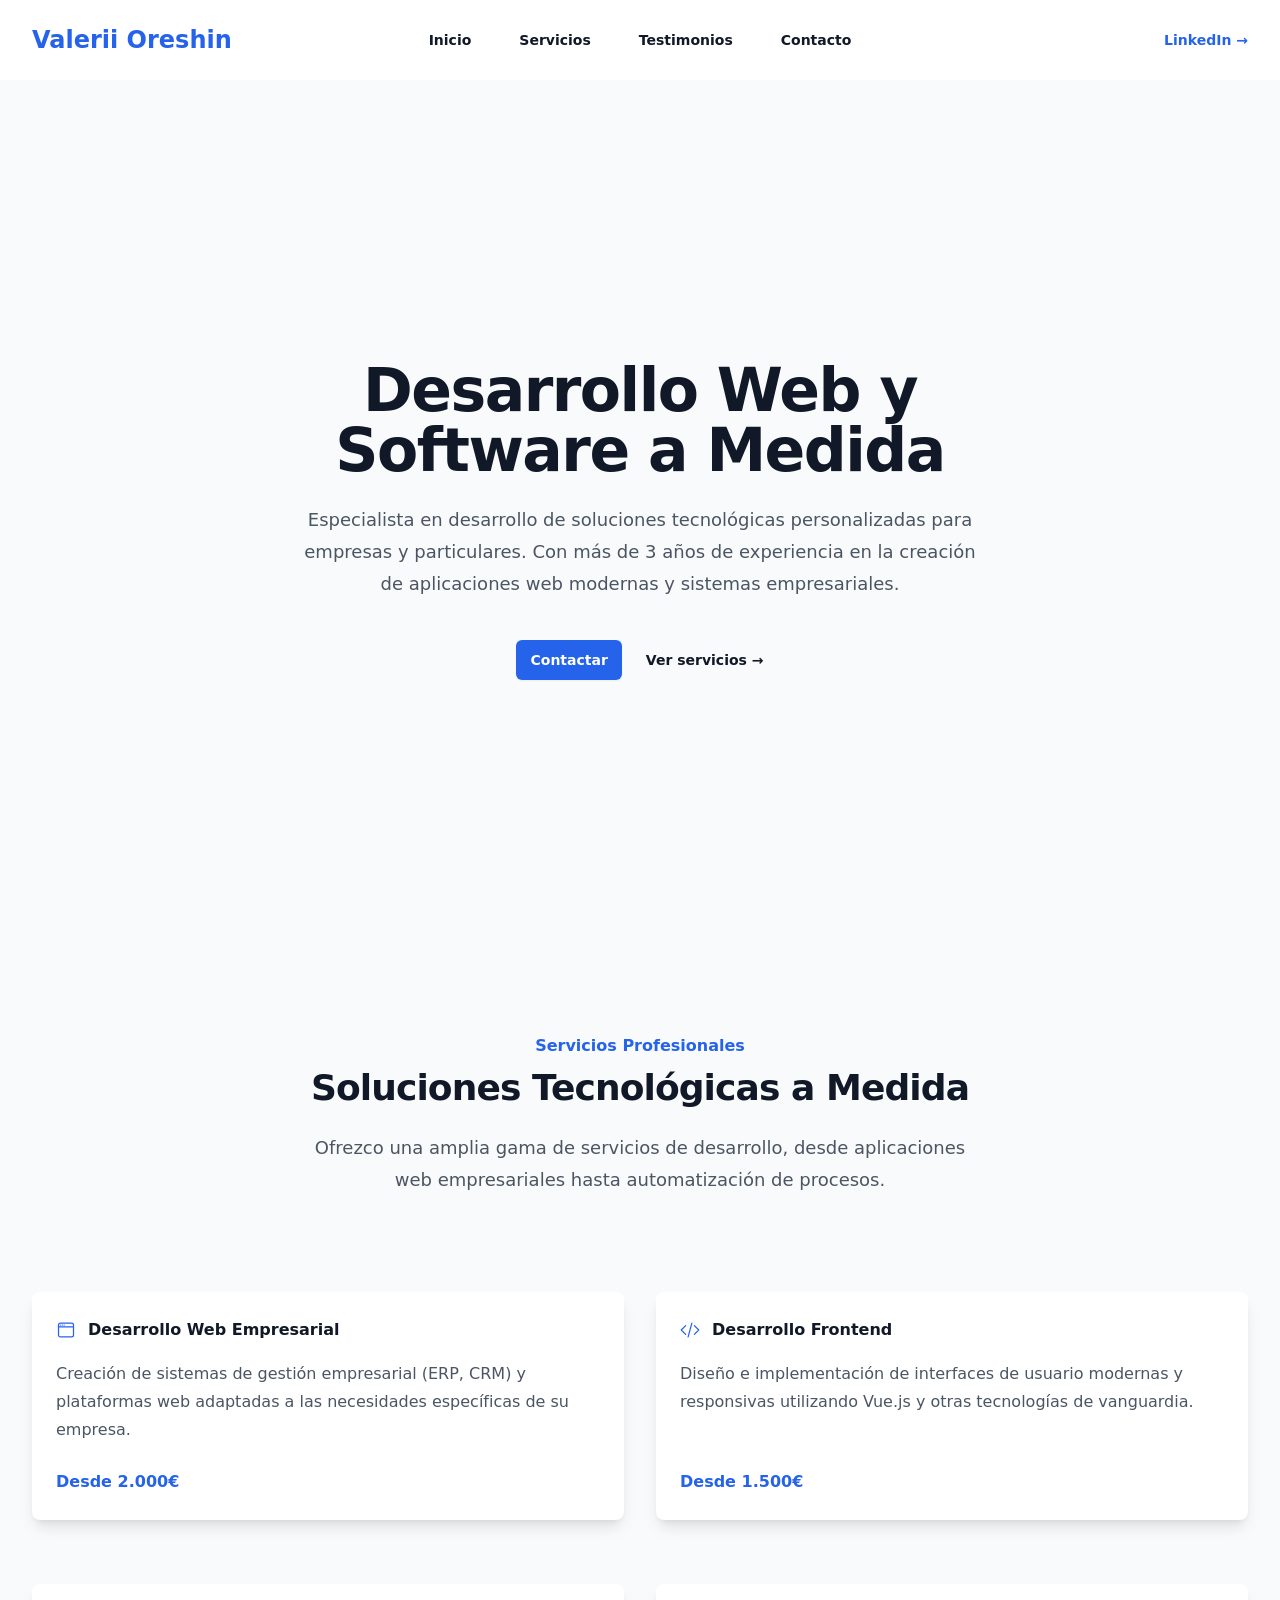
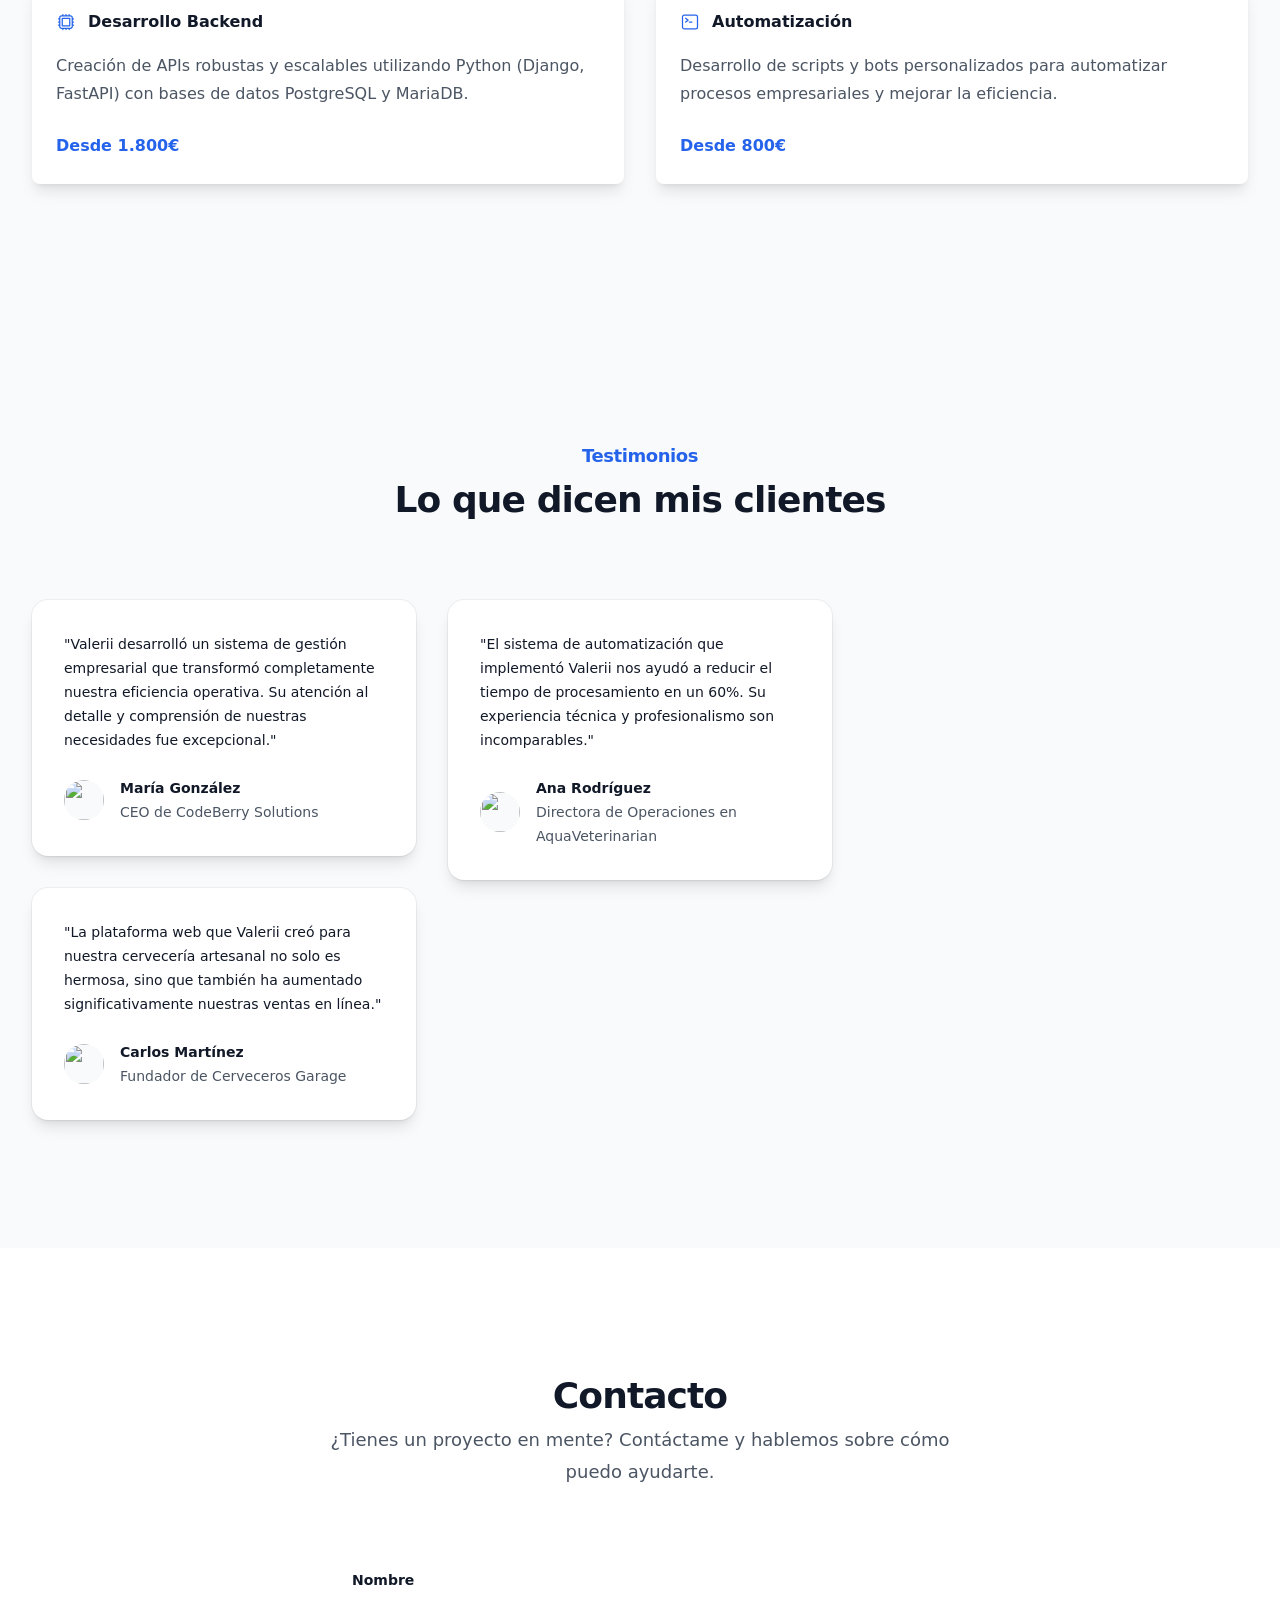
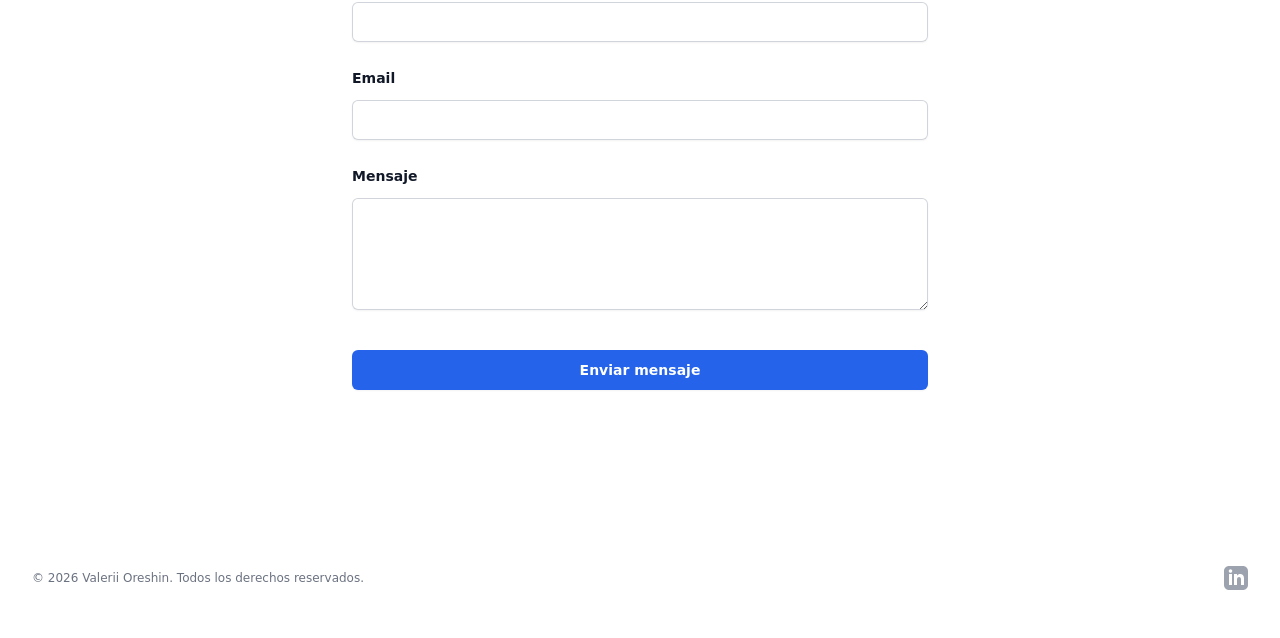
==== index.html @ 894116c9 "Test" ====
<!DOCTYPE html>
<html lang="es">
  <head>
    <meta charset="UTF-8">
    <link rel="icon" href="/favicon.ico">
    <meta name="viewport" content="width=device-width, initial-scale=1.0">
    <title>Valerii Oreshin - Desarrollo Web y Software</title>
    <meta name="description" content="Desarrollador de software especializado en soluciones web empresariales y automatización de procesos">
    <script type="module" crossorigin src="/assets/index-ft7PNd7a.js"></script>
    <link rel="stylesheet" crossorigin href="/assets/index-CuzPLKrH.css">
  </head>
  <body>
    <div id="app"></div>
  </body>
</html>
---- assets/index-CuzPLKrH.css ----
*,:before,:after{--tw-border-spacing-x: 0;--tw-border-spacing-y: 0;--tw-translate-x: 0;--tw-translate-y: 0;--tw-rotate: 0;--tw-skew-x: 0;--tw-skew-y: 0;--tw-scale-x: 1;--tw-scale-y: 1;--tw-pan-x: ;--tw-pan-y: ;--tw-pinch-zoom: ;--tw-scroll-snap-strictness: proximity;--tw-gradient-from-position: ;--tw-gradient-via-position: ;--tw-gradient-to-position: ;--tw-ordinal: ;--tw-slashed-zero: ;--tw-numeric-figure: ;--tw-numeric-spacing: ;--tw-numeric-fraction: ;--tw-ring-inset: ;--tw-ring-offset-width: 0px;--tw-ring-offset-color: #fff;--tw-ring-color: rgb(59 130 246 / .5);--tw-ring-offset-shadow: 0 0 #0000;--tw-ring-shadow: 0 0 #0000;--tw-shadow: 0 0 #0000;--tw-shadow-colored: 0 0 #0000;--tw-blur: ;--tw-brightness: ;--tw-contrast: ;--tw-grayscale: ;--tw-hue-rotate: ;--tw-invert: ;--tw-saturate: ;--tw-sepia: ;--tw-drop-shadow: ;--tw-backdrop-blur: ;--tw-backdrop-brightness: ;--tw-backdrop-contrast: ;--tw-backdrop-grayscale: ;--tw-backdrop-hue-rotate: ;--tw-backdrop-invert: ;--tw-backdrop-opacity: ;--tw-backdrop-saturate: ;--tw-backdrop-sepia: ;--tw-contain-size: ;--tw-contain-layout: ;--tw-contain-paint: ;--tw-contain-style: }::backdrop{--tw-border-spacing-x: 0;--tw-border-spacing-y: 0;--tw-translate-x: 0;--tw-translate-y: 0;--tw-rotate: 0;--tw-skew-x: 0;--tw-skew-y: 0;--tw-scale-x: 1;--tw-scale-y: 1;--tw-pan-x: ;--tw-pan-y: ;--tw-pinch-zoom: ;--tw-scroll-snap-strictness: proximity;--tw-gradient-from-position: ;--tw-gradient-via-position: ;--tw-gradient-to-position: ;--tw-ordinal: ;--tw-slashed-zero: ;--tw-numeric-figure: ;--tw-numeric-spacing: ;--tw-numeric-fraction: ;--tw-ring-inset: ;--tw-ring-offset-width: 0px;--tw-ring-offset-color: #fff;--tw-ring-color: rgb(59 130 246 / .5);--tw-ring-offset-shadow: 0 0 #0000;--tw-ring-shadow: 0 0 #0000;--tw-shadow: 0 0 #0000;--tw-shadow-colored: 0 0 #0000;--tw-blur: ;--tw-brightness: ;--tw-contrast: ;--tw-grayscale: ;--tw-hue-rotate: ;--tw-invert: ;--tw-saturate: ;--tw-sepia: ;--tw-drop-shadow: ;--tw-backdrop-blur: ;--tw-backdrop-brightness: ;--tw-backdrop-contrast: ;--tw-backdrop-grayscale: ;--tw-backdrop-hue-rotate: ;--tw-backdrop-invert: ;--tw-backdrop-opacity: ;--tw-backdrop-saturate: ;--tw-backdrop-sepia: ;--tw-contain-size: ;--tw-contain-layout: ;--tw-contain-paint: ;--tw-contain-style: }*,:before,:after{box-sizing:border-box;border-width:0;border-style:solid;border-color:#e5e7eb}:before,:after{--tw-content: ""}html,:host{line-height:1.5;-webkit-text-size-adjust:100%;-moz-tab-size:4;-o-tab-size:4;tab-size:4;font-family:ui-sans-serif,system-ui,sans-serif,"Apple Color Emoji","Segoe UI Emoji",Segoe UI Symbol,"Noto Color Emoji";font-feature-settings:normal;font-variation-settings:normal;-webkit-tap-highlight-color:transparent}body{margin:0;line-height:inherit}hr{height:0;color:inherit;border-top-width:1px}abbr:where([title]){-webkit-text-decoration:underline dotted;text-decoration:underline dotted}h1,h2,h3,h4,h5,h6{font-size:inherit;font-weight:inherit}a{color:inherit;text-decoration:inherit}b,strong{font-weight:bolder}code,kbd,samp,pre{font-family:ui-monospace,SFMono-Regular,Menlo,Monaco,Consolas,Liberation Mono,Courier New,monospace;font-feature-settings:normal;font-variation-settings:normal;font-size:1em}small{font-size:80%}sub,sup{font-size:75%;line-height:0;position:relative;vertical-align:baseline}sub{bottom:-.25em}sup{top:-.5em}table{text-indent:0;border-color:inherit;border-collapse:collapse}button,input,optgroup,select,textarea{font-family:inherit;font-feature-settings:inherit;font-variation-settings:inherit;font-size:100%;font-weight:inherit;line-height:inherit;letter-spacing:inherit;color:inherit;margin:0;padding:0}button,select{text-transform:none}button,input:where([type=button]),input:where([type=reset]),input:where([type=submit]){-webkit-appearance:button;background-color:transparent;background-image:none}:-moz-focusring{outline:auto}:-moz-ui-invalid{box-shadow:none}progress{vertical-align:baseline}::-webkit-inner-spin-button,::-webkit-outer-spin-button{height:auto}[type=search]{-webkit-appearance:textfield;outline-offset:-2px}::-webkit-search-decoration{-webkit-appearance:none}::-webkit-file-upload-button{-webkit-appearance:button;font:inherit}summary{display:list-item}blockquote,dl,dd,h1,h2,h3,h4,h5,h6,hr,figure,p,pre{margin:0}fieldset{margin:0;padding:0}legend{padding:0}ol,ul,menu{list-style:none;margin:0;padding:0}dialog{padding:0}textarea{resize:vertical}input::-moz-placeholder,textarea::-moz-placeholder{opacity:1;color:#9ca3af}input::placeholder,textarea::placeholder{opacity:1;color:#9ca3af}button,[role=button]{cursor:pointer}:disabled{cursor:default}img,svg,video,canvas,audio,iframe,embed,object{display:block;vertical-align:middle}img,video{max-width:100%;height:auto}[hidden]:where(:not([hidden=until-found])){display:none}[type=text],input:where(:not([type])),[type=email],[type=url],[type=password],[type=number],[type=date],[type=datetime-local],[type=month],[type=search],[type=tel],[type=time],[type=week],[multiple],textarea,select{-webkit-appearance:none;-moz-appearance:none;appearance:none;background-color:#fff;border-color:#6b7280;border-width:1px;border-radius:0;padding:.5rem .75rem;font-size:1rem;line-height:1.5rem;--tw-shadow: 0 0 #0000}[type=text]:focus,input:where(:not([type])):focus,[type=email]:focus,[type=url]:focus,[type=password]:focus,[type=number]:focus,[type=date]:focus,[type=datetime-local]:focus,[type=month]:focus,[type=search]:focus,[type=tel]:focus,[type=time]:focus,[type=week]:focus,[multiple]:focus,textarea:focus,select:focus{outline:2px solid transparent;outline-offset:2px;--tw-ring-inset: var(--tw-empty, );--tw-ring-offset-width: 0px;--tw-ring-offset-color: #fff;--tw-ring-color: #2563eb;--tw-ring-offset-shadow: var(--tw-ring-inset) 0 0 0 var(--tw-ring-offset-width) var(--tw-ring-offset-color);--tw-ring-shadow: var(--tw-ring-inset) 0 0 0 calc(1px + var(--tw-ring-offset-width)) var(--tw-ring-color);box-shadow:var(--tw-ring-offset-shadow),var(--tw-ring-shadow),var(--tw-shadow);border-color:#2563eb}input::-moz-placeholder,textarea::-moz-placeholder{color:#6b7280;opacity:1}input::placeholder,textarea::placeholder{color:#6b7280;opacity:1}::-webkit-datetime-edit-fields-wrapper{padding:0}::-webkit-date-and-time-value{min-height:1.5em;text-align:inherit}::-webkit-datetime-edit{display:inline-flex}::-webkit-datetime-edit,::-webkit-datetime-edit-year-field,::-webkit-datetime-edit-month-field,::-webkit-datetime-edit-day-field,::-webkit-datetime-edit-hour-field,::-webkit-datetime-edit-minute-field,::-webkit-datetime-edit-second-field,::-webkit-datetime-edit-millisecond-field,::-webkit-datetime-edit-meridiem-field{padding-top:0;padding-bottom:0}select{background-image:url("data:image/svg+xml,%3csvg xmlns='http://www.w3.org/2000/svg' fill='none' viewBox='0 0 20 20'%3e%3cpath stroke='%236b7280' stroke-linecap='round' stroke-linejoin='round' stroke-width='1.5' d='M6 8l4 4 4-4'/%3e%3c/svg%3e");background-position:right .5rem center;background-repeat:no-repeat;background-size:1.5em 1.5em;padding-right:2.5rem;-webkit-print-color-adjust:exact;print-color-adjust:exact}[multiple],[size]:where(select:not([size="1"])){background-image:initial;background-position:initial;background-repeat:unset;background-size:initial;padding-right:.75rem;-webkit-print-color-adjust:unset;print-color-adjust:unset}[type=checkbox],[type=radio]{-webkit-appearance:none;-moz-appearance:none;appearance:none;padding:0;-webkit-print-color-adjust:exact;print-color-adjust:exact;display:inline-block;vertical-align:middle;background-origin:border-box;-webkit-user-select:none;-moz-user-select:none;user-select:none;flex-shrink:0;height:1rem;width:1rem;color:#2563eb;background-color:#fff;border-color:#6b7280;border-width:1px;--tw-shadow: 0 0 #0000}[type=checkbox]{border-radius:0}[type=radio]{border-radius:100%}[type=checkbox]:focus,[type=radio]:focus{outline:2px solid transparent;outline-offset:2px;--tw-ring-inset: var(--tw-empty, );--tw-ring-offset-width: 2px;--tw-ring-offset-color: #fff;--tw-ring-color: #2563eb;--tw-ring-offset-shadow: var(--tw-ring-inset) 0 0 0 var(--tw-ring-offset-width) var(--tw-ring-offset-color);--tw-ring-shadow: var(--tw-ring-inset) 0 0 0 calc(2px + var(--tw-ring-offset-width)) var(--tw-ring-color);box-shadow:var(--tw-ring-offset-shadow),var(--tw-ring-shadow),var(--tw-shadow)}[type=checkbox]:checked,[type=radio]:checked{border-color:transparent;background-color:currentColor;background-size:100% 100%;background-position:center;background-repeat:no-repeat}[type=checkbox]:checked{background-image:url("data:image/svg+xml,%3csvg viewBox='0 0 16 16' fill='white' xmlns='http://www.w3.org/2000/svg'%3e%3cpath d='M12.207 4.793a1 1 0 010 1.414l-5 5a1 1 0 01-1.414 0l-2-2a1 1 0 011.414-1.414L6.5 9.086l4.293-4.293a1 1 0 011.414 0z'/%3e%3c/svg%3e")}@media (forced-colors: active){[type=checkbox]:checked{-webkit-appearance:auto;-moz-appearance:auto;appearance:auto}}[type=radio]:checked{background-image:url("data:image/svg+xml,%3csvg viewBox='0 0 16 16' fill='white' xmlns='http://www.w3.org/2000/svg'%3e%3ccircle cx='8' cy='8' r='3'/%3e%3c/svg%3e")}@media (forced-colors: active){[type=radio]:checked{-webkit-appearance:auto;-moz-appearance:auto;appearance:auto}}[type=checkbox]:checked:hover,[type=checkbox]:checked:focus,[type=radio]:checked:hover,[type=radio]:checked:focus{border-color:transparent;background-color:currentColor}[type=checkbox]:indeterminate{background-image:url("data:image/svg+xml,%3csvg xmlns='http://www.w3.org/2000/svg' fill='none' viewBox='0 0 16 16'%3e%3cpath stroke='white' stroke-linecap='round' stroke-linejoin='round' stroke-width='2' d='M4 8h8'/%3e%3c/svg%3e");border-color:transparent;background-color:currentColor;background-size:100% 100%;background-position:center;background-repeat:no-repeat}@media (forced-colors: active){[type=checkbox]:indeterminate{-webkit-appearance:auto;-moz-appearance:auto;appearance:auto}}[type=checkbox]:indeterminate:hover,[type=checkbox]:indeterminate:focus{border-color:transparent;background-color:currentColor}[type=file]{background:unset;border-color:inherit;border-width:0;border-radius:0;padding:0;font-size:unset;line-height:inherit}[type=file]:focus{outline:1px solid ButtonText;outline:1px auto -webkit-focus-ring-color}html{scroll-behavior:smooth}body{--tw-bg-opacity: 1;background-color:rgb(249 250 251 / var(--tw-bg-opacity, 1));--tw-text-opacity: 1;color:rgb(17 24 39 / var(--tw-text-opacity, 1))}.sr-only{position:absolute;width:1px;height:1px;padding:0;margin:-1px;overflow:hidden;clip:rect(0,0,0,0);white-space:nowrap;border-width:0}.fixed{position:fixed}.relative{position:relative}.inset-0{top:0;right:0;bottom:0;left:0}.inset-y-0{top:0;bottom:0}.right-0{right:0}.isolate{isolation:isolate}.z-10{z-index:10}.-m-1\.5{margin:-.375rem}.-m-2\.5{margin:-.625rem}.-mx-3{margin-left:-.75rem;margin-right:-.75rem}.-my-6{margin-top:-1.5rem;margin-bottom:-1.5rem}.mx-auto{margin-left:auto;margin-right:auto}.-mt-8{margin-top:-2rem}.mt-10{margin-top:2.5rem}.mt-16{margin-top:4rem}.mt-2{margin-top:.5rem}.mt-2\.5{margin-top:.625rem}.mt-4{margin-top:1rem}.mt-6{margin-top:1.5rem}.mt-8{margin-top:2rem}.block{display:block}.flex{display:flex}.inline-flex{display:inline-flex}.flow-root{display:flow-root}.grid{display:grid}.hidden{display:none}.h-10{height:2.5rem}.h-5{height:1.25rem}.h-6{height:1.5rem}.min-h-screen{min-height:100vh}.w-10{width:2.5rem}.w-5{width:1.25rem}.w-6{width:1.5rem}.w-full{width:100%}.max-w-2xl{max-width:42rem}.max-w-7xl{max-width:80rem}.max-w-xl{max-width:36rem}.flex-auto{flex:1 1 auto}.flex-none{flex:none}.transform{transform:translate(var(--tw-translate-x),var(--tw-translate-y)) rotate(var(--tw-rotate)) skew(var(--tw-skew-x)) skewY(var(--tw-skew-y)) scaleX(var(--tw-scale-x)) scaleY(var(--tw-scale-y))}.grid-cols-1{grid-template-columns:repeat(1,minmax(0,1fr))}.flex-col{flex-direction:column}.items-center{align-items:center}.justify-center{justify-content:center}.justify-between{justify-content:space-between}.gap-x-3{-moz-column-gap:.75rem;column-gap:.75rem}.gap-x-4{-moz-column-gap:1rem;column-gap:1rem}.gap-x-6{-moz-column-gap:1.5rem;column-gap:1.5rem}.gap-x-8{-moz-column-gap:2rem;column-gap:2rem}.gap-y-16{row-gap:4rem}.gap-y-6{row-gap:1.5rem}.space-x-6>:not([hidden])~:not([hidden]){--tw-space-x-reverse: 0;margin-right:calc(1.5rem * var(--tw-space-x-reverse));margin-left:calc(1.5rem * calc(1 - var(--tw-space-x-reverse)))}.space-y-2>:not([hidden])~:not([hidden]){--tw-space-y-reverse: 0;margin-top:calc(.5rem * calc(1 - var(--tw-space-y-reverse)));margin-bottom:calc(.5rem * var(--tw-space-y-reverse))}.divide-y>:not([hidden])~:not([hidden]){--tw-divide-y-reverse: 0;border-top-width:calc(1px * calc(1 - var(--tw-divide-y-reverse)));border-bottom-width:calc(1px * var(--tw-divide-y-reverse))}.divide-gray-500\/10>:not([hidden])~:not([hidden]){border-color:#6b72801a}.overflow-y-auto{overflow-y:auto}.rounded-2xl{border-radius:1rem}.rounded-full{border-radius:9999px}.rounded-lg{border-radius:.5rem}.rounded-md{border-radius:.375rem}.border-0{border-width:0px}.bg-gray-50{--tw-bg-opacity: 1;background-color:rgb(249 250 251 / var(--tw-bg-opacity, 1))}.bg-primary{--tw-bg-opacity: 1;background-color:rgb(37 99 235 / var(--tw-bg-opacity, 1))}.bg-white{--tw-bg-opacity: 1;background-color:rgb(255 255 255 / var(--tw-bg-opacity, 1))}.p-1\.5{padding:.375rem}.p-2\.5{padding:.625rem}.p-6{padding:1.5rem}.p-8{padding:2rem}.px-3{padding-left:.75rem;padding-right:.75rem}.px-3\.5{padding-left:.875rem;padding-right:.875rem}.px-6{padding-left:1.5rem;padding-right:1.5rem}.py-12{padding-top:3rem;padding-bottom:3rem}.py-2{padding-top:.5rem;padding-bottom:.5rem}.py-2\.5{padding-top:.625rem;padding-bottom:.625rem}.py-24{padding-top:6rem;padding-bottom:6rem}.py-32{padding-top:8rem;padding-bottom:8rem}.py-6{padding-top:1.5rem;padding-bottom:1.5rem}.pt-14{padding-top:3.5rem}.pt-8{padding-top:2rem}.text-center{text-align:center}.text-2xl{font-size:1.5rem;line-height:2rem}.text-3xl{font-size:1.875rem;line-height:2.25rem}.text-4xl{font-size:2.25rem;line-height:2.5rem}.text-base{font-size:1rem;line-height:1.5rem}.text-lg{font-size:1.125rem;line-height:1.75rem}.text-sm{font-size:.875rem;line-height:1.25rem}.text-xs{font-size:.75rem;line-height:1rem}.font-bold{font-weight:700}.font-semibold{font-weight:600}.leading-5{line-height:1.25rem}.leading-6{line-height:1.5rem}.leading-7{line-height:1.75rem}.leading-8{line-height:2rem}.tracking-tight{letter-spacing:-.025em}.text-gray-400{--tw-text-opacity: 1;color:rgb(156 163 175 / var(--tw-text-opacity, 1))}.text-gray-500{--tw-text-opacity: 1;color:rgb(107 114 128 / var(--tw-text-opacity, 1))}.text-gray-600{--tw-text-opacity: 1;color:rgb(75 85 99 / var(--tw-text-opacity, 1))}.text-gray-700{--tw-text-opacity: 1;color:rgb(55 65 81 / var(--tw-text-opacity, 1))}.text-gray-900{--tw-text-opacity: 1;color:rgb(17 24 39 / var(--tw-text-opacity, 1))}.text-green-600{--tw-text-opacity: 1;color:rgb(22 163 74 / var(--tw-text-opacity, 1))}.text-primary{--tw-text-opacity: 1;color:rgb(37 99 235 / var(--tw-text-opacity, 1))}.text-red-600{--tw-text-opacity: 1;color:rgb(220 38 38 / var(--tw-text-opacity, 1))}.text-white{--tw-text-opacity: 1;color:rgb(255 255 255 / var(--tw-text-opacity, 1))}.shadow-lg{--tw-shadow: 0 10px 15px -3px rgb(0 0 0 / .1), 0 4px 6px -4px rgb(0 0 0 / .1);--tw-shadow-colored: 0 10px 15px -3px var(--tw-shadow-color), 0 4px 6px -4px var(--tw-shadow-color);box-shadow:var(--tw-ring-offset-shadow, 0 0 #0000),var(--tw-ring-shadow, 0 0 #0000),var(--tw-shadow)}.shadow-sm{--tw-shadow: 0 1px 2px 0 rgb(0 0 0 / .05);--tw-shadow-colored: 0 1px 2px 0 var(--tw-shadow-color);box-shadow:var(--tw-ring-offset-shadow, 0 0 #0000),var(--tw-ring-shadow, 0 0 #0000),var(--tw-shadow)}.ring-1{--tw-ring-offset-shadow: var(--tw-ring-inset) 0 0 0 var(--tw-ring-offset-width) var(--tw-ring-offset-color);--tw-ring-shadow: var(--tw-ring-inset) 0 0 0 calc(1px + var(--tw-ring-offset-width)) var(--tw-ring-color);box-shadow:var(--tw-ring-offset-shadow),var(--tw-ring-shadow),var(--tw-shadow, 0 0 #0000)}.ring-inset{--tw-ring-inset: inset}.ring-gray-300{--tw-ring-opacity: 1;--tw-ring-color: rgb(209 213 219 / var(--tw-ring-opacity, 1))}.ring-gray-900\/5{--tw-ring-color: rgb(17 24 39 / .05)}.placeholder\:text-gray-400::-moz-placeholder{--tw-text-opacity: 1;color:rgb(156 163 175 / var(--tw-text-opacity, 1))}.placeholder\:text-gray-400::placeholder{--tw-text-opacity: 1;color:rgb(156 163 175 / var(--tw-text-opacity, 1))}.hover\:bg-gray-50:hover{--tw-bg-opacity: 1;background-color:rgb(249 250 251 / var(--tw-bg-opacity, 1))}.hover\:bg-secondary:hover{--tw-bg-opacity: 1;background-color:rgb(79 70 229 / var(--tw-bg-opacity, 1))}.hover\:text-gray-500:hover{--tw-text-opacity: 1;color:rgb(107 114 128 / var(--tw-text-opacity, 1))}.hover\:text-primary:hover{--tw-text-opacity: 1;color:rgb(37 99 235 / var(--tw-text-opacity, 1))}.focus\:ring-2:focus{--tw-ring-offset-shadow: var(--tw-ring-inset) 0 0 0 var(--tw-ring-offset-width) var(--tw-ring-offset-color);--tw-ring-shadow: var(--tw-ring-inset) 0 0 0 calc(2px + var(--tw-ring-offset-width)) var(--tw-ring-color);box-shadow:var(--tw-ring-offset-shadow),var(--tw-ring-shadow),var(--tw-shadow, 0 0 #0000)}.focus\:ring-inset:focus{--tw-ring-inset: inset}.focus\:ring-primary:focus{--tw-ring-opacity: 1;--tw-ring-color: rgb(37 99 235 / var(--tw-ring-opacity, 1))}.focus-visible\:outline:focus-visible{outline-style:solid}.focus-visible\:outline-2:focus-visible{outline-width:2px}.focus-visible\:outline-offset-2:focus-visible{outline-offset:2px}.focus-visible\:outline-primary:focus-visible{outline-color:#2563eb}.disabled\:opacity-50:disabled{opacity:.5}@media (min-width: 640px){.sm\:col-span-2{grid-column:span 2 / span 2}.sm\:-mx-4{margin-left:-1rem;margin-right:-1rem}.sm\:mt-20{margin-top:5rem}.sm\:inline-block{display:inline-block}.sm\:w-full{width:100%}.sm\:max-w-sm{max-width:24rem}.sm\:columns-2{-moz-columns:2;columns:2}.sm\:grid-cols-2{grid-template-columns:repeat(2,minmax(0,1fr))}.sm\:px-4{padding-left:1rem;padding-right:1rem}.sm\:py-32{padding-top:8rem;padding-bottom:8rem}.sm\:py-48{padding-top:12rem;padding-bottom:12rem}.sm\:text-4xl{font-size:2.25rem;line-height:2.5rem}.sm\:text-6xl{font-size:3.75rem;line-height:1}.sm\:text-\[0\]{font-size:0}.sm\:text-sm{font-size:.875rem;line-height:1.25rem}.sm\:leading-6{line-height:1.5rem}.sm\:ring-1{--tw-ring-offset-shadow: var(--tw-ring-inset) 0 0 0 var(--tw-ring-offset-width) var(--tw-ring-offset-color);--tw-ring-shadow: var(--tw-ring-inset) 0 0 0 calc(1px + var(--tw-ring-offset-width)) var(--tw-ring-color);box-shadow:var(--tw-ring-offset-shadow),var(--tw-ring-shadow),var(--tw-shadow, 0 0 #0000)}.sm\:ring-gray-900\/10{--tw-ring-color: rgb(17 24 39 / .1)}}@media (min-width: 768px){.md\:order-1{order:1}.md\:order-2{order:2}.md\:mt-0{margin-top:0}.md\:flex{display:flex}.md\:items-center{align-items:center}.md\:justify-between{justify-content:space-between}}@media (min-width: 1024px){.lg\:mx-0{margin-left:0;margin-right:0}.lg\:mt-24{margin-top:6rem}.lg\:flex{display:flex}.lg\:hidden{display:none}.lg\:max-w-none{max-width:none}.lg\:flex-1{flex:1 1 0%}.lg\:columns-3{-moz-columns:3;columns:3}.lg\:grid-cols-2{grid-template-columns:repeat(2,minmax(0,1fr))}.lg\:justify-end{justify-content:flex-end}.lg\:gap-x-12{-moz-column-gap:3rem;column-gap:3rem}.lg\:px-8{padding-left:2rem;padding-right:2rem}.lg\:py-56{padding-top:14rem;padding-bottom:14rem}.lg\:text-center{text-align:center}}
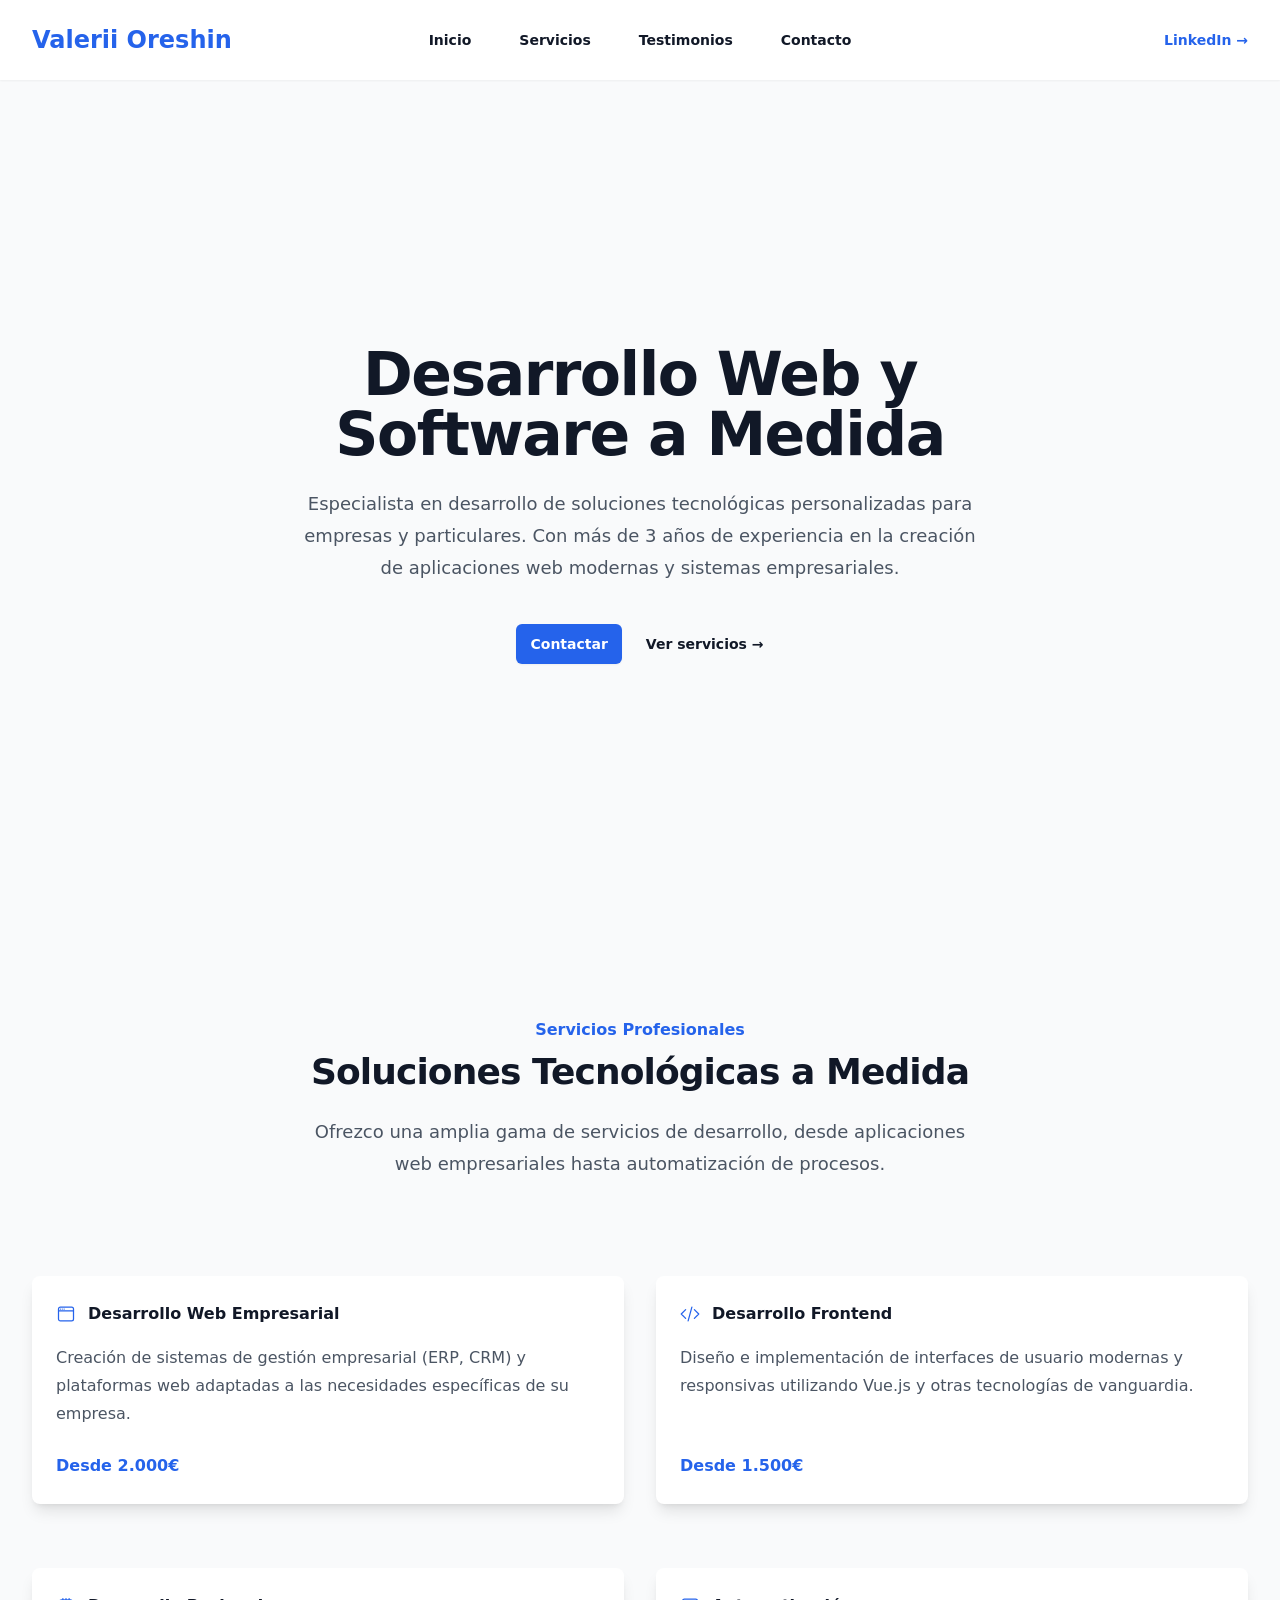
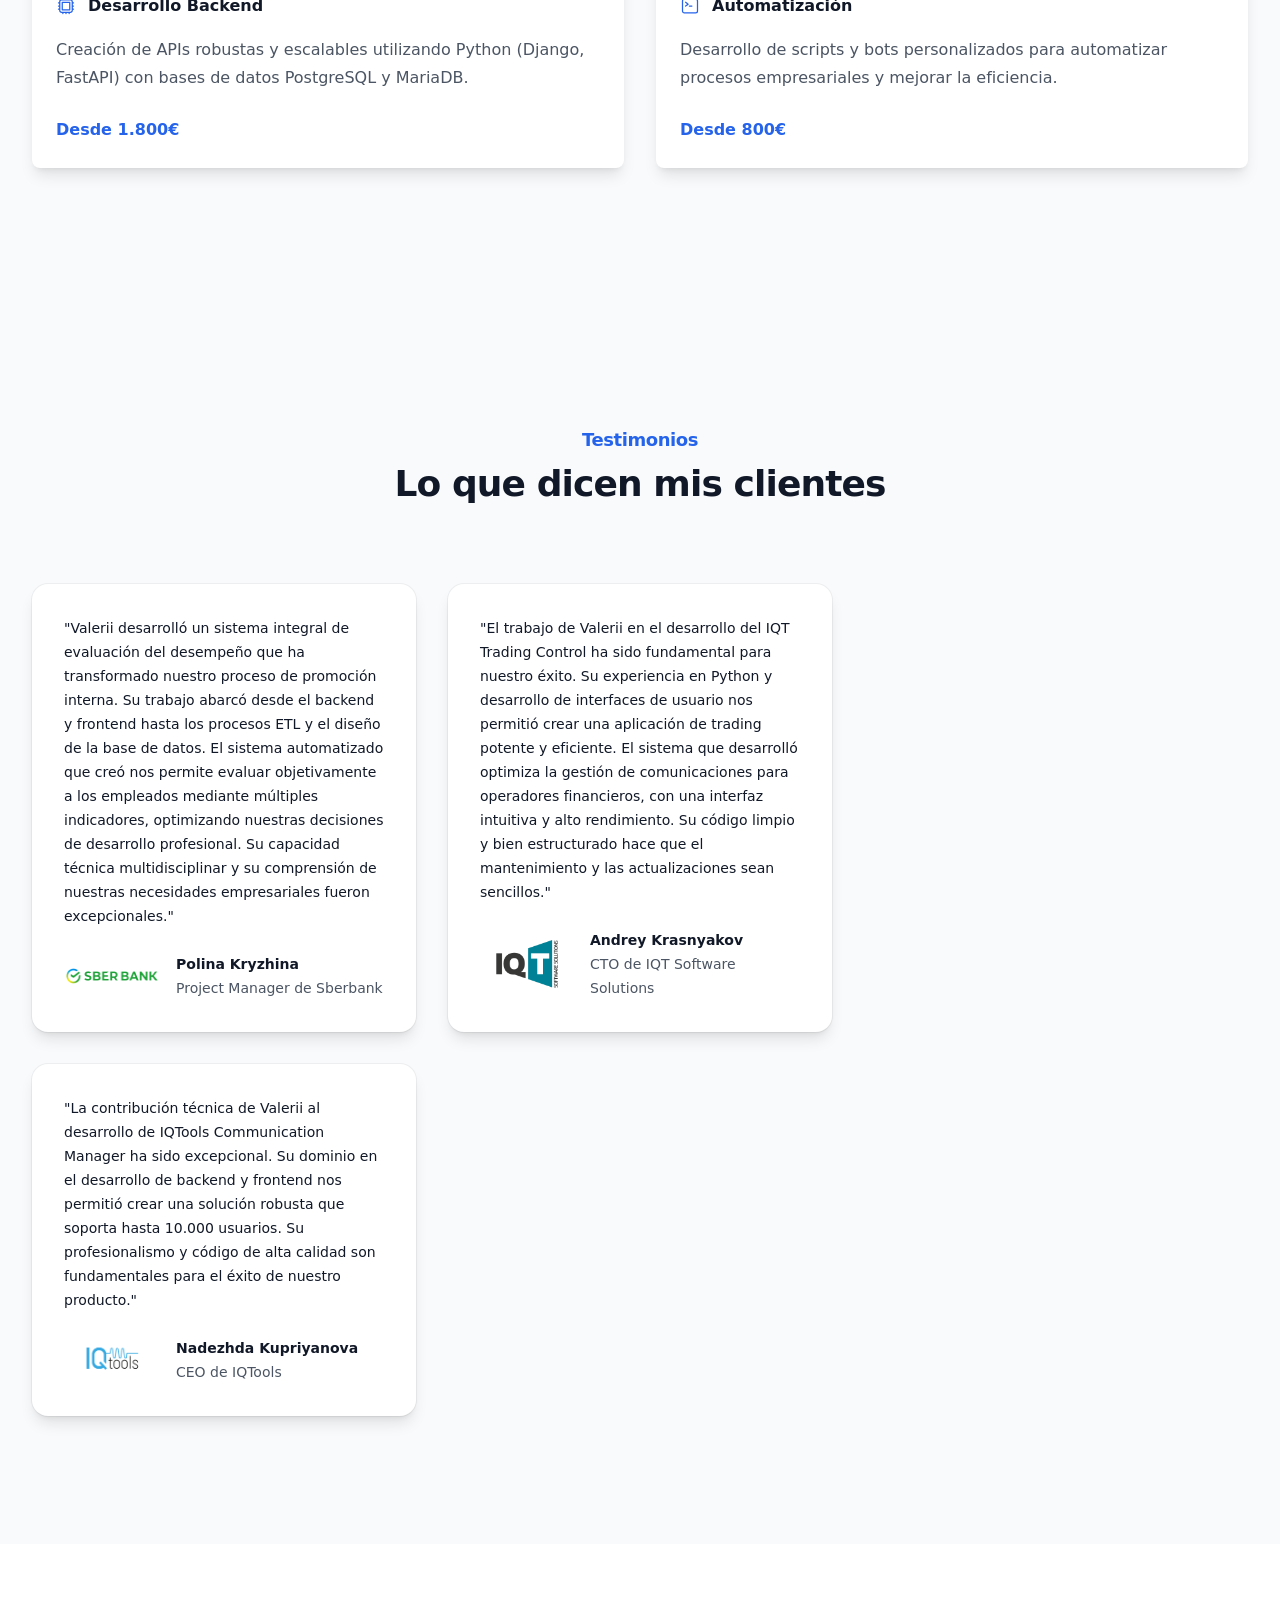
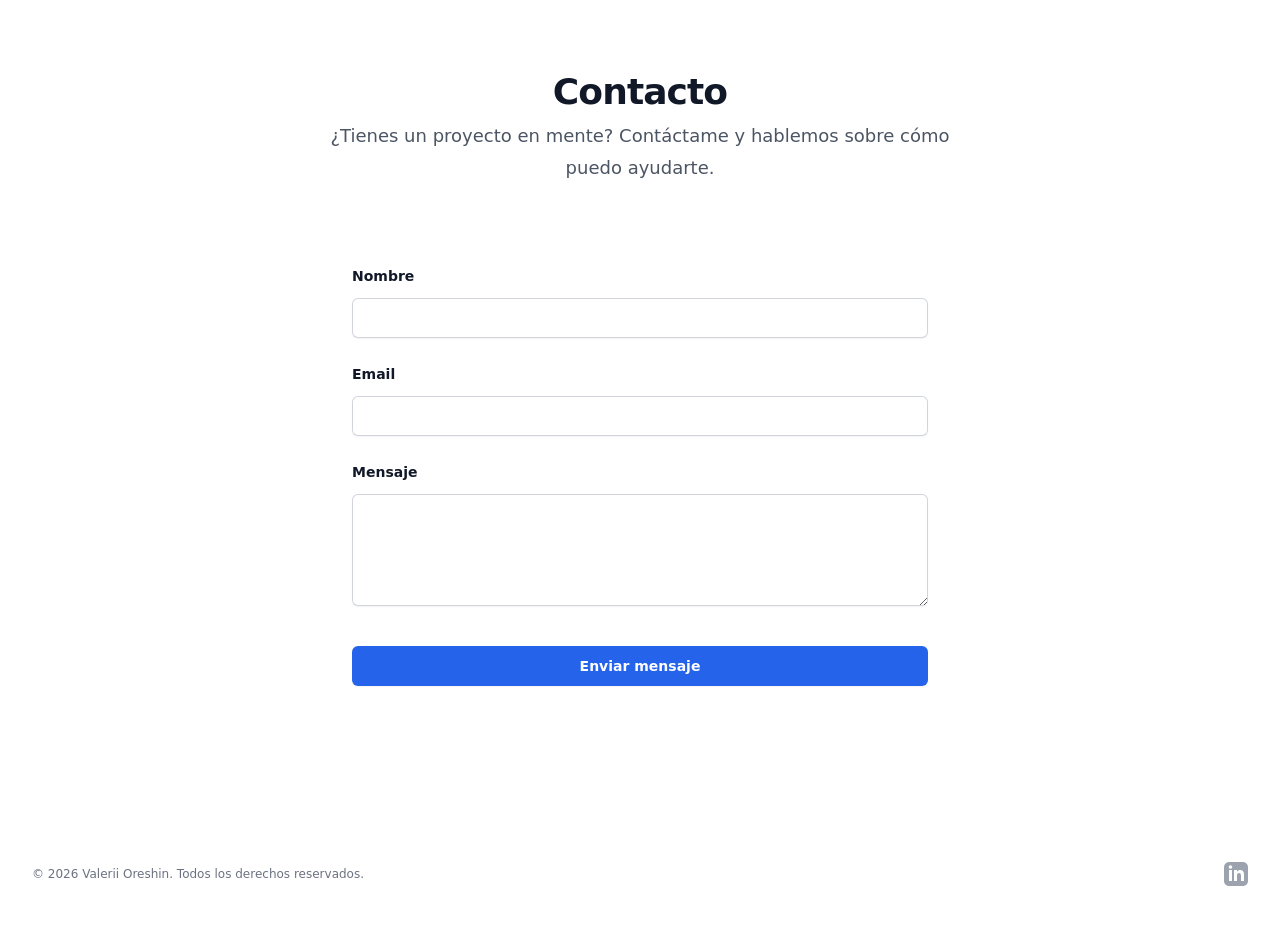
==== commit 21e100e7: "update" ====
--- a/index.html
+++ b/index.html
@@ -2,12 +2,15 @@
 <html lang="es">
   <head>
     <meta charset="UTF-8">
-    <link rel="icon" href="/favicon.ico">
+    <link rel="icon" type="image/svg+xml" href="/logo.svg">
+    <link rel="apple-touch-icon" sizes="200x200" href="/logo.png">
+    <link rel="icon" href="/logo.png" type="image/png">
+    <meta name="apple-mobile-web-app-capable" content="yes">
     <meta name="viewport" content="width=device-width, initial-scale=1.0">
     <title>Valerii Oreshin - Desarrollo Web y Software</title>
     <meta name="description" content="Desarrollador de software especializado en soluciones web empresariales y automatización de procesos">
-    <script type="module" crossorigin src="/assets/index-ft7PNd7a.js"></script>
-    <link rel="stylesheet" crossorigin href="/assets/index-CuzPLKrH.css">
+    <script type="module" crossorigin src="/assets/index-BuBZQ2dv.js"></script>
+    <link rel="stylesheet" crossorigin href="/assets/index-DVP2RawO.css">
   </head>
   <body>
     <div id="app"></div>
--- a/assets/index-DVP2RawO.css
+++ b/assets/index-DVP2RawO.css
@@ -0,0 +1 @@
+*,:before,:after{--tw-border-spacing-x: 0;--tw-border-spacing-y: 0;--tw-translate-x: 0;--tw-translate-y: 0;--tw-rotate: 0;--tw-skew-x: 0;--tw-skew-y: 0;--tw-scale-x: 1;--tw-scale-y: 1;--tw-pan-x: ;--tw-pan-y: ;--tw-pinch-zoom: ;--tw-scroll-snap-strictness: proximity;--tw-gradient-from-position: ;--tw-gradient-via-position: ;--tw-gradient-to-position: ;--tw-ordinal: ;--tw-slashed-zero: ;--tw-numeric-figure: ;--tw-numeric-spacing: ;--tw-numeric-fraction: ;--tw-ring-inset: ;--tw-ring-offset-width: 0px;--tw-ring-offset-color: #fff;--tw-ring-color: rgb(59 130 246 / .5);--tw-ring-offset-shadow: 0 0 #0000;--tw-ring-shadow: 0 0 #0000;--tw-shadow: 0 0 #0000;--tw-shadow-colored: 0 0 #0000;--tw-blur: ;--tw-brightness: ;--tw-contrast: ;--tw-grayscale: ;--tw-hue-rotate: ;--tw-invert: ;--tw-saturate: ;--tw-sepia: ;--tw-drop-shadow: ;--tw-backdrop-blur: ;--tw-backdrop-brightness: ;--tw-backdrop-contrast: ;--tw-backdrop-grayscale: ;--tw-backdrop-hue-rotate: ;--tw-backdrop-invert: ;--tw-backdrop-opacity: ;--tw-backdrop-saturate: ;--tw-backdrop-sepia: ;--tw-contain-size: ;--tw-contain-layout: ;--tw-contain-paint: ;--tw-contain-style: }::backdrop{--tw-border-spacing-x: 0;--tw-border-spacing-y: 0;--tw-translate-x: 0;--tw-translate-y: 0;--tw-rotate: 0;--tw-skew-x: 0;--tw-skew-y: 0;--tw-scale-x: 1;--tw-scale-y: 1;--tw-pan-x: ;--tw-pan-y: ;--tw-pinch-zoom: ;--tw-scroll-snap-strictness: proximity;--tw-gradient-from-position: ;--tw-gradient-via-position: ;--tw-gradient-to-position: ;--tw-ordinal: ;--tw-slashed-zero: ;--tw-numeric-figure: ;--tw-numeric-spacing: ;--tw-numeric-fraction: ;--tw-ring-inset: ;--tw-ring-offset-width: 0px;--tw-ring-offset-color: #fff;--tw-ring-color: rgb(59 130 246 / .5);--tw-ring-offset-shadow: 0 0 #0000;--tw-ring-shadow: 0 0 #0000;--tw-shadow: 0 0 #0000;--tw-shadow-colored: 0 0 #0000;--tw-blur: ;--tw-brightness: ;--tw-contrast: ;--tw-grayscale: ;--tw-hue-rotate: ;--tw-invert: ;--tw-saturate: ;--tw-sepia: ;--tw-drop-shadow: ;--tw-backdrop-blur: ;--tw-backdrop-brightness: ;--tw-backdrop-contrast: ;--tw-backdrop-grayscale: ;--tw-backdrop-hue-rotate: ;--tw-backdrop-invert: ;--tw-backdrop-opacity: ;--tw-backdrop-saturate: ;--tw-backdrop-sepia: ;--tw-contain-size: ;--tw-contain-layout: ;--tw-contain-paint: ;--tw-contain-style: }*,:before,:after{box-sizing:border-box;border-width:0;border-style:solid;border-color:#e5e7eb}:before,:after{--tw-content: ""}html,:host{line-height:1.5;-webkit-text-size-adjust:100%;-moz-tab-size:4;-o-tab-size:4;tab-size:4;font-family:ui-sans-serif,system-ui,sans-serif,"Apple Color Emoji","Segoe UI Emoji",Segoe UI Symbol,"Noto Color Emoji";font-feature-settings:normal;font-variation-settings:normal;-webkit-tap-highlight-color:transparent}body{margin:0;line-height:inherit}hr{height:0;color:inherit;border-top-width:1px}abbr:where([title]){-webkit-text-decoration:underline dotted;text-decoration:underline dotted}h1,h2,h3,h4,h5,h6{font-size:inherit;font-weight:inherit}a{color:inherit;text-decoration:inherit}b,strong{font-weight:bolder}code,kbd,samp,pre{font-family:ui-monospace,SFMono-Regular,Menlo,Monaco,Consolas,Liberation Mono,Courier New,monospace;font-feature-settings:normal;font-variation-settings:normal;font-size:1em}small{font-size:80%}sub,sup{font-size:75%;line-height:0;position:relative;vertical-align:baseline}sub{bottom:-.25em}sup{top:-.5em}table{text-indent:0;border-color:inherit;border-collapse:collapse}button,input,optgroup,select,textarea{font-family:inherit;font-feature-settings:inherit;font-variation-settings:inherit;font-size:100%;font-weight:inherit;line-height:inherit;letter-spacing:inherit;color:inherit;margin:0;padding:0}button,select{text-transform:none}button,input:where([type=button]),input:where([type=reset]),input:where([type=submit]){-webkit-appearance:button;background-color:transparent;background-image:none}:-moz-focusring{outline:auto}:-moz-ui-invalid{box-shadow:none}progress{vertical-align:baseline}::-webkit-inner-spin-button,::-webkit-outer-spin-button{height:auto}[type=search]{-webkit-appearance:textfield;outline-offset:-2px}::-webkit-search-decoration{-webkit-appearance:none}::-webkit-file-upload-button{-webkit-appearance:button;font:inherit}summary{display:list-item}blockquote,dl,dd,h1,h2,h3,h4,h5,h6,hr,figure,p,pre{margin:0}fieldset{margin:0;padding:0}legend{padding:0}ol,ul,menu{list-style:none;margin:0;padding:0}dialog{padding:0}textarea{resize:vertical}input::-moz-placeholder,textarea::-moz-placeholder{opacity:1;color:#9ca3af}input::placeholder,textarea::placeholder{opacity:1;color:#9ca3af}button,[role=button]{cursor:pointer}:disabled{cursor:default}img,svg,video,canvas,audio,iframe,embed,object{display:block;vertical-align:middle}img,video{max-width:100%;height:auto}[hidden]:where(:not([hidden=until-found])){display:none}[type=text],input:where(:not([type])),[type=email],[type=url],[type=password],[type=number],[type=date],[type=datetime-local],[type=month],[type=search],[type=tel],[type=time],[type=week],[multiple],textarea,select{-webkit-appearance:none;-moz-appearance:none;appearance:none;background-color:#fff;border-color:#6b7280;border-width:1px;border-radius:0;padding:.5rem .75rem;font-size:1rem;line-height:1.5rem;--tw-shadow: 0 0 #0000}[type=text]:focus,input:where(:not([type])):focus,[type=email]:focus,[type=url]:focus,[type=password]:focus,[type=number]:focus,[type=date]:focus,[type=datetime-local]:focus,[type=month]:focus,[type=search]:focus,[type=tel]:focus,[type=time]:focus,[type=week]:focus,[multiple]:focus,textarea:focus,select:focus{outline:2px solid transparent;outline-offset:2px;--tw-ring-inset: var(--tw-empty, );--tw-ring-offset-width: 0px;--tw-ring-offset-color: #fff;--tw-ring-color: #2563eb;--tw-ring-offset-shadow: var(--tw-ring-inset) 0 0 0 var(--tw-ring-offset-width) var(--tw-ring-offset-color);--tw-ring-shadow: var(--tw-ring-inset) 0 0 0 calc(1px + var(--tw-ring-offset-width)) var(--tw-ring-color);box-shadow:var(--tw-ring-offset-shadow),var(--tw-ring-shadow),var(--tw-shadow);border-color:#2563eb}input::-moz-placeholder,textarea::-moz-placeholder{color:#6b7280;opacity:1}input::placeholder,textarea::placeholder{color:#6b7280;opacity:1}::-webkit-datetime-edit-fields-wrapper{padding:0}::-webkit-date-and-time-value{min-height:1.5em;text-align:inherit}::-webkit-datetime-edit{display:inline-flex}::-webkit-datetime-edit,::-webkit-datetime-edit-year-field,::-webkit-datetime-edit-month-field,::-webkit-datetime-edit-day-field,::-webkit-datetime-edit-hour-field,::-webkit-datetime-edit-minute-field,::-webkit-datetime-edit-second-field,::-webkit-datetime-edit-millisecond-field,::-webkit-datetime-edit-meridiem-field{padding-top:0;padding-bottom:0}select{background-image:url("data:image/svg+xml,%3csvg xmlns='http://www.w3.org/2000/svg' fill='none' viewBox='0 0 20 20'%3e%3cpath stroke='%236b7280' stroke-linecap='round' stroke-linejoin='round' stroke-width='1.5' d='M6 8l4 4 4-4'/%3e%3c/svg%3e");background-position:right .5rem center;background-repeat:no-repeat;background-size:1.5em 1.5em;padding-right:2.5rem;-webkit-print-color-adjust:exact;print-color-adjust:exact}[multiple],[size]:where(select:not([size="1"])){background-image:initial;background-position:initial;background-repeat:unset;background-size:initial;padding-right:.75rem;-webkit-print-color-adjust:unset;print-color-adjust:unset}[type=checkbox],[type=radio]{-webkit-appearance:none;-moz-appearance:none;appearance:none;padding:0;-webkit-print-color-adjust:exact;print-color-adjust:exact;display:inline-block;vertical-align:middle;background-origin:border-box;-webkit-user-select:none;-moz-user-select:none;user-select:none;flex-shrink:0;height:1rem;width:1rem;color:#2563eb;background-color:#fff;border-color:#6b7280;border-width:1px;--tw-shadow: 0 0 #0000}[type=checkbox]{border-radius:0}[type=radio]{border-radius:100%}[type=checkbox]:focus,[type=radio]:focus{outline:2px solid transparent;outline-offset:2px;--tw-ring-inset: var(--tw-empty, );--tw-ring-offset-width: 2px;--tw-ring-offset-color: #fff;--tw-ring-color: #2563eb;--tw-ring-offset-shadow: var(--tw-ring-inset) 0 0 0 var(--tw-ring-offset-width) var(--tw-ring-offset-color);--tw-ring-shadow: var(--tw-ring-inset) 0 0 0 calc(2px + var(--tw-ring-offset-width)) var(--tw-ring-color);box-shadow:var(--tw-ring-offset-shadow),var(--tw-ring-shadow),var(--tw-shadow)}[type=checkbox]:checked,[type=radio]:checked{border-color:transparent;background-color:currentColor;background-size:100% 100%;background-position:center;background-repeat:no-repeat}[type=checkbox]:checked{background-image:url("data:image/svg+xml,%3csvg viewBox='0 0 16 16' fill='white' xmlns='http://www.w3.org/2000/svg'%3e%3cpath d='M12.207 4.793a1 1 0 010 1.414l-5 5a1 1 0 01-1.414 0l-2-2a1 1 0 011.414-1.414L6.5 9.086l4.293-4.293a1 1 0 011.414 0z'/%3e%3c/svg%3e")}@media (forced-colors: active){[type=checkbox]:checked{-webkit-appearance:auto;-moz-appearance:auto;appearance:auto}}[type=radio]:checked{background-image:url("data:image/svg+xml,%3csvg viewBox='0 0 16 16' fill='white' xmlns='http://www.w3.org/2000/svg'%3e%3ccircle cx='8' cy='8' r='3'/%3e%3c/svg%3e")}@media (forced-colors: active){[type=radio]:checked{-webkit-appearance:auto;-moz-appearance:auto;appearance:auto}}[type=checkbox]:checked:hover,[type=checkbox]:checked:focus,[type=radio]:checked:hover,[type=radio]:checked:focus{border-color:transparent;background-color:currentColor}[type=checkbox]:indeterminate{background-image:url("data:image/svg+xml,%3csvg xmlns='http://www.w3.org/2000/svg' fill='none' viewBox='0 0 16 16'%3e%3cpath stroke='white' stroke-linecap='round' stroke-linejoin='round' stroke-width='2' d='M4 8h8'/%3e%3c/svg%3e");border-color:transparent;background-color:currentColor;background-size:100% 100%;background-position:center;background-repeat:no-repeat}@media (forced-colors: active){[type=checkbox]:indeterminate{-webkit-appearance:auto;-moz-appearance:auto;appearance:auto}}[type=checkbox]:indeterminate:hover,[type=checkbox]:indeterminate:focus{border-color:transparent;background-color:currentColor}[type=file]{background:unset;border-color:inherit;border-width:0;border-radius:0;padding:0;font-size:unset;line-height:inherit}[type=file]:focus{outline:1px solid ButtonText;outline:1px auto -webkit-focus-ring-color}html{scroll-behavior:smooth}body{--tw-bg-opacity: 1;background-color:rgb(249 250 251 / var(--tw-bg-opacity, 1));--tw-text-opacity: 1;color:rgb(17 24 39 / var(--tw-text-opacity, 1))}.sr-only{position:absolute;width:1px;height:1px;padding:0;margin:-1px;overflow:hidden;clip:rect(0,0,0,0);white-space:nowrap;border-width:0}.fixed{position:fixed}.relative{position:relative}.inset-0{top:0;right:0;bottom:0;left:0}.inset-y-0{top:0;bottom:0}.left-0{left:0}.right-0{right:0}.top-0{top:0}.isolate{isolation:isolate}.z-10{z-index:10}.z-50{z-index:50}.-m-1\.5{margin:-.375rem}.-m-2\.5{margin:-.625rem}.-mx-3{margin-left:-.75rem;margin-right:-.75rem}.-my-6{margin-top:-1.5rem;margin-bottom:-1.5rem}.mx-auto{margin-left:auto;margin-right:auto}.-mt-8{margin-top:-2rem}.mt-10{margin-top:2.5rem}.mt-16{margin-top:4rem}.mt-2{margin-top:.5rem}.mt-2\.5{margin-top:.625rem}.mt-4{margin-top:1rem}.mt-6{margin-top:1.5rem}.mt-8{margin-top:2rem}.block{display:block}.flex{display:flex}.inline-flex{display:inline-flex}.flow-root{display:flow-root}.grid{display:grid}.hidden{display:none}.h-12{height:3rem}.h-5{height:1.25rem}.h-6{height:1.5rem}.max-h-full{max-height:100%}.min-h-screen{min-height:100vh}.w-24{width:6rem}.w-5{width:1.25rem}.w-6{width:1.5rem}.w-full{width:100%}.max-w-2xl{max-width:42rem}.max-w-7xl{max-width:80rem}.max-w-full{max-width:100%}.max-w-xl{max-width:36rem}.flex-auto{flex:1 1 auto}.flex-none{flex:none}.grid-cols-1{grid-template-columns:repeat(1,minmax(0,1fr))}.flex-col{flex-direction:column}.items-center{align-items:center}.justify-center{justify-content:center}.justify-between{justify-content:space-between}.gap-x-3{-moz-column-gap:.75rem;column-gap:.75rem}.gap-x-4{-moz-column-gap:1rem;column-gap:1rem}.gap-x-6{-moz-column-gap:1.5rem;column-gap:1.5rem}.gap-x-8{-moz-column-gap:2rem;column-gap:2rem}.gap-y-16{row-gap:4rem}.gap-y-6{row-gap:1.5rem}.space-x-6>:not([hidden])~:not([hidden]){--tw-space-x-reverse: 0;margin-right:calc(1.5rem * var(--tw-space-x-reverse));margin-left:calc(1.5rem * calc(1 - var(--tw-space-x-reverse)))}.space-y-2>:not([hidden])~:not([hidden]){--tw-space-y-reverse: 0;margin-top:calc(.5rem * calc(1 - var(--tw-space-y-reverse)));margin-bottom:calc(.5rem * var(--tw-space-y-reverse))}.divide-y>:not([hidden])~:not([hidden]){--tw-divide-y-reverse: 0;border-top-width:calc(1px * calc(1 - var(--tw-divide-y-reverse)));border-bottom-width:calc(1px * var(--tw-divide-y-reverse))}.divide-gray-500\/10>:not([hidden])~:not([hidden]){border-color:#6b72801a}.overflow-y-auto{overflow-y:auto}.rounded-2xl{border-radius:1rem}.rounded-lg{border-radius:.5rem}.rounded-md{border-radius:.375rem}.border-0{border-width:0px}.bg-primary{--tw-bg-opacity: 1;background-color:rgb(37 99 235 / var(--tw-bg-opacity, 1))}.bg-white{--tw-bg-opacity: 1;background-color:rgb(255 255 255 / var(--tw-bg-opacity, 1))}.bg-white\/90{background-color:#ffffffe6}.object-contain{-o-object-fit:contain;object-fit:contain}.p-1\.5{padding:.375rem}.p-2\.5{padding:.625rem}.p-6{padding:1.5rem}.p-8{padding:2rem}.px-3{padding-left:.75rem;padding-right:.75rem}.px-3\.5{padding-left:.875rem;padding-right:.875rem}.px-6{padding-left:1.5rem;padding-right:1.5rem}.py-12{padding-top:3rem;padding-bottom:3rem}.py-2{padding-top:.5rem;padding-bottom:.5rem}.py-2\.5{padding-top:.625rem;padding-bottom:.625rem}.py-24{padding-top:6rem;padding-bottom:6rem}.py-32{padding-top:8rem;padding-bottom:8rem}.py-6{padding-top:1.5rem;padding-bottom:1.5rem}.pt-14{padding-top:3.5rem}.pt-8{padding-top:2rem}.pt-\[64px\]{padding-top:64px}.text-center{text-align:center}.text-2xl{font-size:1.5rem;line-height:2rem}.text-3xl{font-size:1.875rem;line-height:2.25rem}.text-4xl{font-size:2.25rem;line-height:2.5rem}.text-base{font-size:1rem;line-height:1.5rem}.text-lg{font-size:1.125rem;line-height:1.75rem}.text-sm{font-size:.875rem;line-height:1.25rem}.text-xs{font-size:.75rem;line-height:1rem}.font-bold{font-weight:700}.font-semibold{font-weight:600}.leading-5{line-height:1.25rem}.leading-6{line-height:1.5rem}.leading-7{line-height:1.75rem}.leading-8{line-height:2rem}.tracking-tight{letter-spacing:-.025em}.text-gray-400{--tw-text-opacity: 1;color:rgb(156 163 175 / var(--tw-text-opacity, 1))}.text-gray-500{--tw-text-opacity: 1;color:rgb(107 114 128 / var(--tw-text-opacity, 1))}.text-gray-600{--tw-text-opacity: 1;color:rgb(75 85 99 / var(--tw-text-opacity, 1))}.text-gray-700{--tw-text-opacity: 1;color:rgb(55 65 81 / var(--tw-text-opacity, 1))}.text-gray-900{--tw-text-opacity: 1;color:rgb(17 24 39 / var(--tw-text-opacity, 1))}.text-green-600{--tw-text-opacity: 1;color:rgb(22 163 74 / var(--tw-text-opacity, 1))}.text-primary{--tw-text-opacity: 1;color:rgb(37 99 235 / var(--tw-text-opacity, 1))}.text-red-600{--tw-text-opacity: 1;color:rgb(220 38 38 / var(--tw-text-opacity, 1))}.text-white{--tw-text-opacity: 1;color:rgb(255 255 255 / var(--tw-text-opacity, 1))}.shadow-lg{--tw-shadow: 0 10px 15px -3px rgb(0 0 0 / .1), 0 4px 6px -4px rgb(0 0 0 / .1);--tw-shadow-colored: 0 10px 15px -3px var(--tw-shadow-color), 0 4px 6px -4px var(--tw-shadow-color);box-shadow:var(--tw-ring-offset-shadow, 0 0 #0000),var(--tw-ring-shadow, 0 0 #0000),var(--tw-shadow)}.shadow-sm{--tw-shadow: 0 1px 2px 0 rgb(0 0 0 / .05);--tw-shadow-colored: 0 1px 2px 0 var(--tw-shadow-color);box-shadow:var(--tw-ring-offset-shadow, 0 0 #0000),var(--tw-ring-shadow, 0 0 #0000),var(--tw-shadow)}.ring-1{--tw-ring-offset-shadow: var(--tw-ring-inset) 0 0 0 var(--tw-ring-offset-width) var(--tw-ring-offset-color);--tw-ring-shadow: var(--tw-ring-inset) 0 0 0 calc(1px + var(--tw-ring-offset-width)) var(--tw-ring-color);box-shadow:var(--tw-ring-offset-shadow),var(--tw-ring-shadow),var(--tw-shadow, 0 0 #0000)}.ring-inset{--tw-ring-inset: inset}.ring-gray-300{--tw-ring-opacity: 1;--tw-ring-color: rgb(209 213 219 / var(--tw-ring-opacity, 1))}.ring-gray-900\/5{--tw-ring-color: rgb(17 24 39 / .05)}.backdrop-blur-sm{--tw-backdrop-blur: blur(4px);-webkit-backdrop-filter:var(--tw-backdrop-blur) var(--tw-backdrop-brightness) var(--tw-backdrop-contrast) var(--tw-backdrop-grayscale) var(--tw-backdrop-hue-rotate) var(--tw-backdrop-invert) var(--tw-backdrop-opacity) var(--tw-backdrop-saturate) var(--tw-backdrop-sepia);backdrop-filter:var(--tw-backdrop-blur) var(--tw-backdrop-brightness) var(--tw-backdrop-contrast) var(--tw-backdrop-grayscale) var(--tw-backdrop-hue-rotate) var(--tw-backdrop-invert) var(--tw-backdrop-opacity) var(--tw-backdrop-saturate) var(--tw-backdrop-sepia)}.transition{transition-property:color,background-color,border-color,text-decoration-color,fill,stroke,opacity,box-shadow,transform,filter,-webkit-backdrop-filter;transition-property:color,background-color,border-color,text-decoration-color,fill,stroke,opacity,box-shadow,transform,filter,backdrop-filter;transition-property:color,background-color,border-color,text-decoration-color,fill,stroke,opacity,box-shadow,transform,filter,backdrop-filter,-webkit-backdrop-filter;transition-timing-function:cubic-bezier(.4,0,.2,1);transition-duration:.15s}.placeholder\:text-gray-400::-moz-placeholder{--tw-text-opacity: 1;color:rgb(156 163 175 / var(--tw-text-opacity, 1))}.placeholder\:text-gray-400::placeholder{--tw-text-opacity: 1;color:rgb(156 163 175 / var(--tw-text-opacity, 1))}.hover\:bg-gray-50:hover{--tw-bg-opacity: 1;background-color:rgb(249 250 251 / var(--tw-bg-opacity, 1))}.hover\:bg-secondary:hover{--tw-bg-opacity: 1;background-color:rgb(79 70 229 / var(--tw-bg-opacity, 1))}.hover\:text-gray-500:hover{--tw-text-opacity: 1;color:rgb(107 114 128 / var(--tw-text-opacity, 1))}.hover\:text-primary:hover{--tw-text-opacity: 1;color:rgb(37 99 235 / var(--tw-text-opacity, 1))}.focus\:ring-2:focus{--tw-ring-offset-shadow: var(--tw-ring-inset) 0 0 0 var(--tw-ring-offset-width) var(--tw-ring-offset-color);--tw-ring-shadow: var(--tw-ring-inset) 0 0 0 calc(2px + var(--tw-ring-offset-width)) var(--tw-ring-color);box-shadow:var(--tw-ring-offset-shadow),var(--tw-ring-shadow),var(--tw-shadow, 0 0 #0000)}.focus\:ring-inset:focus{--tw-ring-inset: inset}.focus\:ring-primary:focus{--tw-ring-opacity: 1;--tw-ring-color: rgb(37 99 235 / var(--tw-ring-opacity, 1))}.focus-visible\:outline:focus-visible{outline-style:solid}.focus-visible\:outline-2:focus-visible{outline-width:2px}.focus-visible\:outline-offset-2:focus-visible{outline-offset:2px}.focus-visible\:outline-primary:focus-visible{outline-color:#2563eb}.disabled\:opacity-50:disabled{opacity:.5}@media (min-width: 640px){.sm\:col-span-2{grid-column:span 2 / span 2}.sm\:-mx-4{margin-left:-1rem;margin-right:-1rem}.sm\:mt-20{margin-top:5rem}.sm\:inline-block{display:inline-block}.sm\:w-full{width:100%}.sm\:max-w-sm{max-width:24rem}.sm\:columns-2{-moz-columns:2;columns:2}.sm\:grid-cols-2{grid-template-columns:repeat(2,minmax(0,1fr))}.sm\:px-4{padding-left:1rem;padding-right:1rem}.sm\:py-32{padding-top:8rem;padding-bottom:8rem}.sm\:py-48{padding-top:12rem;padding-bottom:12rem}.sm\:text-4xl{font-size:2.25rem;line-height:2.5rem}.sm\:text-6xl{font-size:3.75rem;line-height:1}.sm\:text-\[0\]{font-size:0}.sm\:text-sm{font-size:.875rem;line-height:1.25rem}.sm\:leading-6{line-height:1.5rem}.sm\:ring-1{--tw-ring-offset-shadow: var(--tw-ring-inset) 0 0 0 var(--tw-ring-offset-width) var(--tw-ring-offset-color);--tw-ring-shadow: var(--tw-ring-inset) 0 0 0 calc(1px + var(--tw-ring-offset-width)) var(--tw-ring-color);box-shadow:var(--tw-ring-offset-shadow),var(--tw-ring-shadow),var(--tw-shadow, 0 0 #0000)}.sm\:ring-gray-900\/10{--tw-ring-color: rgb(17 24 39 / .1)}}@media (min-width: 768px){.md\:order-1{order:1}.md\:order-2{order:2}.md\:mt-0{margin-top:0}.md\:flex{display:flex}.md\:items-center{align-items:center}.md\:justify-between{justify-content:space-between}}@media (min-width: 1024px){.lg\:mx-0{margin-left:0;margin-right:0}.lg\:mt-24{margin-top:6rem}.lg\:flex{display:flex}.lg\:hidden{display:none}.lg\:max-w-none{max-width:none}.lg\:flex-1{flex:1 1 0%}.lg\:columns-3{-moz-columns:3;columns:3}.lg\:grid-cols-2{grid-template-columns:repeat(2,minmax(0,1fr))}.lg\:justify-end{justify-content:flex-end}.lg\:gap-x-12{-moz-column-gap:3rem;column-gap:3rem}.lg\:px-8{padding-left:2rem;padding-right:2rem}.lg\:py-56{padding-top:14rem;padding-bottom:14rem}.lg\:text-center{text-align:center}}header[data-v-802b04de]{transition:background-color .3s ease}
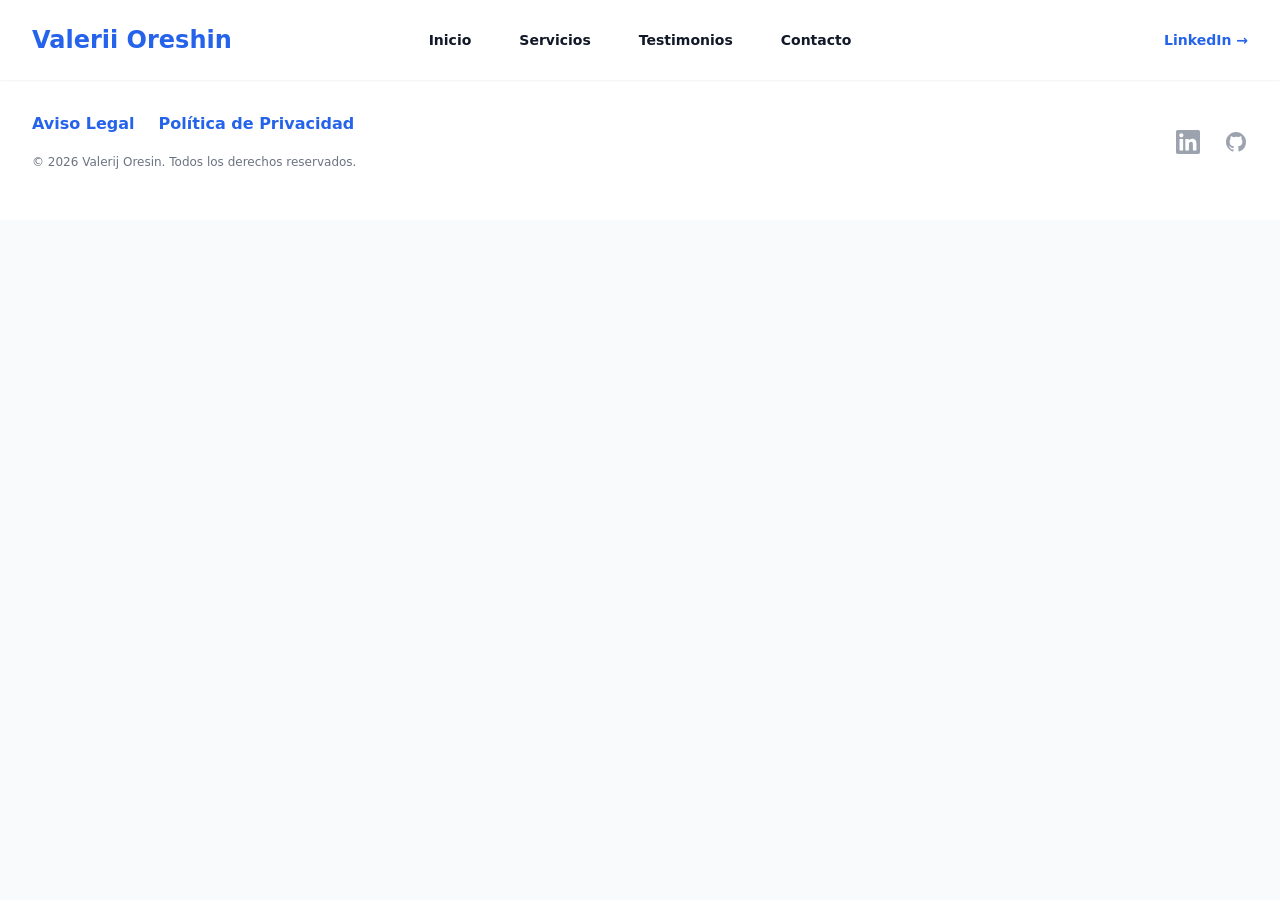
==== commit 5b19e357: "policy, aviso update" ====
--- a/index.html
+++ b/index.html
@@ -9,8 +9,8 @@
     <meta name="viewport" content="width=device-width, initial-scale=1.0">
     <title>Valerii Oreshin - Desarrollo Web y Software</title>
     <meta name="description" content="Desarrollador de software especializado en soluciones web empresariales y automatización de procesos">
-    <script type="module" crossorigin src="/assets/index-BuBZQ2dv.js"></script>
-    <link rel="stylesheet" crossorigin href="/assets/index-DVP2RawO.css">
+    <script type="module" crossorigin src="/assets/index-BHbfEeP8.js"></script>
+    <link rel="stylesheet" crossorigin href="/assets/index-CGHeEXWj.css">
   </head>
   <body>
     <div id="app"></div>
--- a/assets/index-CGHeEXWj.css
+++ b/assets/index-CGHeEXWj.css
@@ -0,0 +1 @@
+header[data-v-524265fd]{transition:background-color .3s ease}.fade-enter-active,.fade-leave-active{transition:opacity .3s ease}.fade-enter-from,.fade-leave-to{opacity:0}*,:before,:after{--tw-border-spacing-x: 0;--tw-border-spacing-y: 0;--tw-translate-x: 0;--tw-translate-y: 0;--tw-rotate: 0;--tw-skew-x: 0;--tw-skew-y: 0;--tw-scale-x: 1;--tw-scale-y: 1;--tw-pan-x: ;--tw-pan-y: ;--tw-pinch-zoom: ;--tw-scroll-snap-strictness: proximity;--tw-gradient-from-position: ;--tw-gradient-via-position: ;--tw-gradient-to-position: ;--tw-ordinal: ;--tw-slashed-zero: ;--tw-numeric-figure: ;--tw-numeric-spacing: ;--tw-numeric-fraction: ;--tw-ring-inset: ;--tw-ring-offset-width: 0px;--tw-ring-offset-color: #fff;--tw-ring-color: rgb(59 130 246 / .5);--tw-ring-offset-shadow: 0 0 #0000;--tw-ring-shadow: 0 0 #0000;--tw-shadow: 0 0 #0000;--tw-shadow-colored: 0 0 #0000;--tw-blur: ;--tw-brightness: ;--tw-contrast: ;--tw-grayscale: ;--tw-hue-rotate: ;--tw-invert: ;--tw-saturate: ;--tw-sepia: ;--tw-drop-shadow: ;--tw-backdrop-blur: ;--tw-backdrop-brightness: ;--tw-backdrop-contrast: ;--tw-backdrop-grayscale: ;--tw-backdrop-hue-rotate: ;--tw-backdrop-invert: ;--tw-backdrop-opacity: ;--tw-backdrop-saturate: ;--tw-backdrop-sepia: ;--tw-contain-size: ;--tw-contain-layout: ;--tw-contain-paint: ;--tw-contain-style: }::backdrop{--tw-border-spacing-x: 0;--tw-border-spacing-y: 0;--tw-translate-x: 0;--tw-translate-y: 0;--tw-rotate: 0;--tw-skew-x: 0;--tw-skew-y: 0;--tw-scale-x: 1;--tw-scale-y: 1;--tw-pan-x: ;--tw-pan-y: ;--tw-pinch-zoom: ;--tw-scroll-snap-strictness: proximity;--tw-gradient-from-position: ;--tw-gradient-via-position: ;--tw-gradient-to-position: ;--tw-ordinal: ;--tw-slashed-zero: ;--tw-numeric-figure: ;--tw-numeric-spacing: ;--tw-numeric-fraction: ;--tw-ring-inset: ;--tw-ring-offset-width: 0px;--tw-ring-offset-color: #fff;--tw-ring-color: rgb(59 130 246 / .5);--tw-ring-offset-shadow: 0 0 #0000;--tw-ring-shadow: 0 0 #0000;--tw-shadow: 0 0 #0000;--tw-shadow-colored: 0 0 #0000;--tw-blur: ;--tw-brightness: ;--tw-contrast: ;--tw-grayscale: ;--tw-hue-rotate: ;--tw-invert: ;--tw-saturate: ;--tw-sepia: ;--tw-drop-shadow: ;--tw-backdrop-blur: ;--tw-backdrop-brightness: ;--tw-backdrop-contrast: ;--tw-backdrop-grayscale: ;--tw-backdrop-hue-rotate: ;--tw-backdrop-invert: ;--tw-backdrop-opacity: ;--tw-backdrop-saturate: ;--tw-backdrop-sepia: ;--tw-contain-size: ;--tw-contain-layout: ;--tw-contain-paint: ;--tw-contain-style: }*,:before,:after{box-sizing:border-box;border-width:0;border-style:solid;border-color:#e5e7eb}:before,:after{--tw-content: ""}html,:host{line-height:1.5;-webkit-text-size-adjust:100%;-moz-tab-size:4;-o-tab-size:4;tab-size:4;font-family:ui-sans-serif,system-ui,sans-serif,"Apple Color Emoji","Segoe UI Emoji",Segoe UI Symbol,"Noto Color Emoji";font-feature-settings:normal;font-variation-settings:normal;-webkit-tap-highlight-color:transparent}body{margin:0;line-height:inherit}hr{height:0;color:inherit;border-top-width:1px}abbr:where([title]){-webkit-text-decoration:underline dotted;text-decoration:underline dotted}h1,h2,h3,h4,h5,h6{font-size:inherit;font-weight:inherit}a{color:inherit;text-decoration:inherit}b,strong{font-weight:bolder}code,kbd,samp,pre{font-family:ui-monospace,SFMono-Regular,Menlo,Monaco,Consolas,Liberation Mono,Courier New,monospace;font-feature-settings:normal;font-variation-settings:normal;font-size:1em}small{font-size:80%}sub,sup{font-size:75%;line-height:0;position:relative;vertical-align:baseline}sub{bottom:-.25em}sup{top:-.5em}table{text-indent:0;border-color:inherit;border-collapse:collapse}button,input,optgroup,select,textarea{font-family:inherit;font-feature-settings:inherit;font-variation-settings:inherit;font-size:100%;font-weight:inherit;line-height:inherit;letter-spacing:inherit;color:inherit;margin:0;padding:0}button,select{text-transform:none}button,input:where([type=button]),input:where([type=reset]),input:where([type=submit]){-webkit-appearance:button;background-color:transparent;background-image:none}:-moz-focusring{outline:auto}:-moz-ui-invalid{box-shadow:none}progress{vertical-align:baseline}::-webkit-inner-spin-button,::-webkit-outer-spin-button{height:auto}[type=search]{-webkit-appearance:textfield;outline-offset:-2px}::-webkit-search-decoration{-webkit-appearance:none}::-webkit-file-upload-button{-webkit-appearance:button;font:inherit}summary{display:list-item}blockquote,dl,dd,h1,h2,h3,h4,h5,h6,hr,figure,p,pre{margin:0}fieldset{margin:0;padding:0}legend{padding:0}ol,ul,menu{list-style:none;margin:0;padding:0}dialog{padding:0}textarea{resize:vertical}input::-moz-placeholder,textarea::-moz-placeholder{opacity:1;color:#9ca3af}input::placeholder,textarea::placeholder{opacity:1;color:#9ca3af}button,[role=button]{cursor:pointer}:disabled{cursor:default}img,svg,video,canvas,audio,iframe,embed,object{display:block;vertical-align:middle}img,video{max-width:100%;height:auto}[hidden]:where(:not([hidden=until-found])){display:none}[type=text],input:where(:not([type])),[type=email],[type=url],[type=password],[type=number],[type=date],[type=datetime-local],[type=month],[type=search],[type=tel],[type=time],[type=week],[multiple],textarea,select{-webkit-appearance:none;-moz-appearance:none;appearance:none;background-color:#fff;border-color:#6b7280;border-width:1px;border-radius:0;padding:.5rem .75rem;font-size:1rem;line-height:1.5rem;--tw-shadow: 0 0 #0000}[type=text]:focus,input:where(:not([type])):focus,[type=email]:focus,[type=url]:focus,[type=password]:focus,[type=number]:focus,[type=date]:focus,[type=datetime-local]:focus,[type=month]:focus,[type=search]:focus,[type=tel]:focus,[type=time]:focus,[type=week]:focus,[multiple]:focus,textarea:focus,select:focus{outline:2px solid transparent;outline-offset:2px;--tw-ring-inset: var(--tw-empty, );--tw-ring-offset-width: 0px;--tw-ring-offset-color: #fff;--tw-ring-color: #2563eb;--tw-ring-offset-shadow: var(--tw-ring-inset) 0 0 0 var(--tw-ring-offset-width) var(--tw-ring-offset-color);--tw-ring-shadow: var(--tw-ring-inset) 0 0 0 calc(1px + var(--tw-ring-offset-width)) var(--tw-ring-color);box-shadow:var(--tw-ring-offset-shadow),var(--tw-ring-shadow),var(--tw-shadow);border-color:#2563eb}input::-moz-placeholder,textarea::-moz-placeholder{color:#6b7280;opacity:1}input::placeholder,textarea::placeholder{color:#6b7280;opacity:1}::-webkit-datetime-edit-fields-wrapper{padding:0}::-webkit-date-and-time-value{min-height:1.5em;text-align:inherit}::-webkit-datetime-edit{display:inline-flex}::-webkit-datetime-edit,::-webkit-datetime-edit-year-field,::-webkit-datetime-edit-month-field,::-webkit-datetime-edit-day-field,::-webkit-datetime-edit-hour-field,::-webkit-datetime-edit-minute-field,::-webkit-datetime-edit-second-field,::-webkit-datetime-edit-millisecond-field,::-webkit-datetime-edit-meridiem-field{padding-top:0;padding-bottom:0}select{background-image:url("data:image/svg+xml,%3csvg xmlns='http://www.w3.org/2000/svg' fill='none' viewBox='0 0 20 20'%3e%3cpath stroke='%236b7280' stroke-linecap='round' stroke-linejoin='round' stroke-width='1.5' d='M6 8l4 4 4-4'/%3e%3c/svg%3e");background-position:right .5rem center;background-repeat:no-repeat;background-size:1.5em 1.5em;padding-right:2.5rem;-webkit-print-color-adjust:exact;print-color-adjust:exact}[multiple],[size]:where(select:not([size="1"])){background-image:initial;background-position:initial;background-repeat:unset;background-size:initial;padding-right:.75rem;-webkit-print-color-adjust:unset;print-color-adjust:unset}[type=checkbox],[type=radio]{-webkit-appearance:none;-moz-appearance:none;appearance:none;padding:0;-webkit-print-color-adjust:exact;print-color-adjust:exact;display:inline-block;vertical-align:middle;background-origin:border-box;-webkit-user-select:none;-moz-user-select:none;user-select:none;flex-shrink:0;height:1rem;width:1rem;color:#2563eb;background-color:#fff;border-color:#6b7280;border-width:1px;--tw-shadow: 0 0 #0000}[type=checkbox]{border-radius:0}[type=radio]{border-radius:100%}[type=checkbox]:focus,[type=radio]:focus{outline:2px solid transparent;outline-offset:2px;--tw-ring-inset: var(--tw-empty, );--tw-ring-offset-width: 2px;--tw-ring-offset-color: #fff;--tw-ring-color: #2563eb;--tw-ring-offset-shadow: var(--tw-ring-inset) 0 0 0 var(--tw-ring-offset-width) var(--tw-ring-offset-color);--tw-ring-shadow: var(--tw-ring-inset) 0 0 0 calc(2px + var(--tw-ring-offset-width)) var(--tw-ring-color);box-shadow:var(--tw-ring-offset-shadow),var(--tw-ring-shadow),var(--tw-shadow)}[type=checkbox]:checked,[type=radio]:checked{border-color:transparent;background-color:currentColor;background-size:100% 100%;background-position:center;background-repeat:no-repeat}[type=checkbox]:checked{background-image:url("data:image/svg+xml,%3csvg viewBox='0 0 16 16' fill='white' xmlns='http://www.w3.org/2000/svg'%3e%3cpath d='M12.207 4.793a1 1 0 010 1.414l-5 5a1 1 0 01-1.414 0l-2-2a1 1 0 011.414-1.414L6.5 9.086l4.293-4.293a1 1 0 011.414 0z'/%3e%3c/svg%3e")}@media (forced-colors: active){[type=checkbox]:checked{-webkit-appearance:auto;-moz-appearance:auto;appearance:auto}}[type=radio]:checked{background-image:url("data:image/svg+xml,%3csvg viewBox='0 0 16 16' fill='white' xmlns='http://www.w3.org/2000/svg'%3e%3ccircle cx='8' cy='8' r='3'/%3e%3c/svg%3e")}@media (forced-colors: active){[type=radio]:checked{-webkit-appearance:auto;-moz-appearance:auto;appearance:auto}}[type=checkbox]:checked:hover,[type=checkbox]:checked:focus,[type=radio]:checked:hover,[type=radio]:checked:focus{border-color:transparent;background-color:currentColor}[type=checkbox]:indeterminate{background-image:url("data:image/svg+xml,%3csvg xmlns='http://www.w3.org/2000/svg' fill='none' viewBox='0 0 16 16'%3e%3cpath stroke='white' stroke-linecap='round' stroke-linejoin='round' stroke-width='2' d='M4 8h8'/%3e%3c/svg%3e");border-color:transparent;background-color:currentColor;background-size:100% 100%;background-position:center;background-repeat:no-repeat}@media (forced-colors: active){[type=checkbox]:indeterminate{-webkit-appearance:auto;-moz-appearance:auto;appearance:auto}}[type=checkbox]:indeterminate:hover,[type=checkbox]:indeterminate:focus{border-color:transparent;background-color:currentColor}[type=file]{background:unset;border-color:inherit;border-width:0;border-radius:0;padding:0;font-size:unset;line-height:inherit}[type=file]:focus{outline:1px solid ButtonText;outline:1px auto -webkit-focus-ring-color}html{scroll-behavior:smooth}body{--tw-bg-opacity: 1;background-color:rgb(249 250 251 / var(--tw-bg-opacity, 1));--tw-text-opacity: 1;color:rgb(17 24 39 / var(--tw-text-opacity, 1))}.sr-only{position:absolute;width:1px;height:1px;padding:0;margin:-1px;overflow:hidden;clip:rect(0,0,0,0);white-space:nowrap;border-width:0}.fixed{position:fixed}.relative{position:relative}.inset-0{top:0;right:0;bottom:0;left:0}.inset-y-0{top:0;bottom:0}.left-0{left:0}.right-0{right:0}.top-0{top:0}.isolate{isolation:isolate}.z-10{z-index:10}.z-50{z-index:50}.-m-1\.5{margin:-.375rem}.-m-2\.5{margin:-.625rem}.-mx-3{margin-left:-.75rem;margin-right:-.75rem}.-my-6{margin-top:-1.5rem;margin-bottom:-1.5rem}.mx-auto{margin-left:auto;margin-right:auto}.-mt-8{margin-top:-2rem}.mb-4{margin-bottom:1rem}.mb-8{margin-bottom:2rem}.ml-3{margin-left:.75rem}.mr-2{margin-right:.5rem}.mt-10{margin-top:2.5rem}.mt-16{margin-top:4rem}.mt-2{margin-top:.5rem}.mt-2\.5{margin-top:.625rem}.mt-4{margin-top:1rem}.mt-6{margin-top:1.5rem}.mt-8{margin-top:2rem}.block{display:block}.flex{display:flex}.inline-flex{display:inline-flex}.flow-root{display:flow-root}.grid{display:grid}.hidden{display:none}.h-12{height:3rem}.h-4{height:1rem}.h-5{height:1.25rem}.h-6{height:1.5rem}.max-h-full{max-height:100%}.min-h-screen{min-height:100vh}.w-24{width:6rem}.w-4{width:1rem}.w-5{width:1.25rem}.w-6{width:1.5rem}.w-full{width:100%}.max-w-2xl{max-width:42rem}.max-w-7xl{max-width:80rem}.max-w-full{max-width:100%}.max-w-xl{max-width:36rem}.flex-auto{flex:1 1 auto}.flex-none{flex:none}.list-disc{list-style-type:disc}.grid-cols-1{grid-template-columns:repeat(1,minmax(0,1fr))}.flex-col{flex-direction:column}.items-start{align-items:flex-start}.items-center{align-items:center}.justify-center{justify-content:center}.justify-between{justify-content:space-between}.gap-x-3{-moz-column-gap:.75rem;column-gap:.75rem}.gap-x-4{-moz-column-gap:1rem;column-gap:1rem}.gap-x-6{-moz-column-gap:1.5rem;column-gap:1.5rem}.gap-x-8{-moz-column-gap:2rem;column-gap:2rem}.gap-y-16{row-gap:4rem}.gap-y-6{row-gap:1.5rem}.space-x-6>:not([hidden])~:not([hidden]){--tw-space-x-reverse: 0;margin-right:calc(1.5rem * var(--tw-space-x-reverse));margin-left:calc(1.5rem * calc(1 - var(--tw-space-x-reverse)))}.space-y-12>:not([hidden])~:not([hidden]){--tw-space-y-reverse: 0;margin-top:calc(3rem * calc(1 - var(--tw-space-y-reverse)));margin-bottom:calc(3rem * var(--tw-space-y-reverse))}.space-y-2>:not([hidden])~:not([hidden]){--tw-space-y-reverse: 0;margin-top:calc(.5rem * calc(1 - var(--tw-space-y-reverse)));margin-bottom:calc(.5rem * var(--tw-space-y-reverse))}.space-y-4>:not([hidden])~:not([hidden]){--tw-space-y-reverse: 0;margin-top:calc(1rem * calc(1 - var(--tw-space-y-reverse)));margin-bottom:calc(1rem * var(--tw-space-y-reverse))}.divide-y>:not([hidden])~:not([hidden]){--tw-divide-y-reverse: 0;border-top-width:calc(1px * calc(1 - var(--tw-divide-y-reverse)));border-bottom-width:calc(1px * var(--tw-divide-y-reverse))}.divide-gray-500\/10>:not([hidden])~:not([hidden]){border-color:#6b72801a}.overflow-y-auto{overflow-y:auto}.rounded{border-radius:.25rem}.rounded-2xl{border-radius:1rem}.rounded-lg{border-radius:.5rem}.rounded-md{border-radius:.375rem}.border{border-width:1px}.border-0{border-width:0px}.border-gray-300{--tw-border-opacity: 1;border-color:rgb(209 213 219 / var(--tw-border-opacity, 1))}.bg-gray-50{--tw-bg-opacity: 1;background-color:rgb(249 250 251 / var(--tw-bg-opacity, 1))}.bg-primary{--tw-bg-opacity: 1;background-color:rgb(37 99 235 / var(--tw-bg-opacity, 1))}.bg-white{--tw-bg-opacity: 1;background-color:rgb(255 255 255 / var(--tw-bg-opacity, 1))}.bg-white\/90{background-color:#ffffffe6}.object-contain{-o-object-fit:contain;object-fit:contain}.p-1\.5{padding:.375rem}.p-2\.5{padding:.625rem}.p-6{padding:1.5rem}.p-8{padding:2rem}.px-3{padding-left:.75rem;padding-right:.75rem}.px-3\.5{padding-left:.875rem;padding-right:.875rem}.px-4{padding-left:1rem;padding-right:1rem}.px-6{padding-left:1.5rem;padding-right:1.5rem}.py-12{padding-top:3rem;padding-bottom:3rem}.py-2{padding-top:.5rem;padding-bottom:.5rem}.py-2\.5{padding-top:.625rem;padding-bottom:.625rem}.py-24{padding-top:6rem;padding-bottom:6rem}.py-32{padding-top:8rem;padding-bottom:8rem}.py-6{padding-top:1.5rem;padding-bottom:1.5rem}.pl-6{padding-left:1.5rem}.pt-14{padding-top:3.5rem}.pt-8{padding-top:2rem}.pt-\[64px\]{padding-top:64px}.text-left{text-align:left}.text-center{text-align:center}.text-2xl{font-size:1.5rem;line-height:2rem}.text-3xl{font-size:1.875rem;line-height:2.25rem}.text-4xl{font-size:2.25rem;line-height:2.5rem}.text-base{font-size:1rem;line-height:1.5rem}.text-lg{font-size:1.125rem;line-height:1.75rem}.text-sm{font-size:.875rem;line-height:1.25rem}.text-xs{font-size:.75rem;line-height:1rem}.font-bold{font-weight:700}.font-medium{font-weight:500}.font-semibold{font-weight:600}.leading-5{line-height:1.25rem}.leading-6{line-height:1.5rem}.leading-7{line-height:1.75rem}.leading-8{line-height:2rem}.tracking-tight{letter-spacing:-.025em}.text-gray-400{--tw-text-opacity: 1;color:rgb(156 163 175 / var(--tw-text-opacity, 1))}.text-gray-500{--tw-text-opacity: 1;color:rgb(107 114 128 / var(--tw-text-opacity, 1))}.text-gray-600{--tw-text-opacity: 1;color:rgb(75 85 99 / var(--tw-text-opacity, 1))}.text-gray-700{--tw-text-opacity: 1;color:rgb(55 65 81 / var(--tw-text-opacity, 1))}.text-gray-900{--tw-text-opacity: 1;color:rgb(17 24 39 / var(--tw-text-opacity, 1))}.text-green-600{--tw-text-opacity: 1;color:rgb(22 163 74 / var(--tw-text-opacity, 1))}.text-primary{--tw-text-opacity: 1;color:rgb(37 99 235 / var(--tw-text-opacity, 1))}.text-red-600{--tw-text-opacity: 1;color:rgb(220 38 38 / var(--tw-text-opacity, 1))}.text-white{--tw-text-opacity: 1;color:rgb(255 255 255 / var(--tw-text-opacity, 1))}.shadow-lg{--tw-shadow: 0 10px 15px -3px rgb(0 0 0 / .1), 0 4px 6px -4px rgb(0 0 0 / .1);--tw-shadow-colored: 0 10px 15px -3px var(--tw-shadow-color), 0 4px 6px -4px var(--tw-shadow-color);box-shadow:var(--tw-ring-offset-shadow, 0 0 #0000),var(--tw-ring-shadow, 0 0 #0000),var(--tw-shadow)}.shadow-sm{--tw-shadow: 0 1px 2px 0 rgb(0 0 0 / .05);--tw-shadow-colored: 0 1px 2px 0 var(--tw-shadow-color);box-shadow:var(--tw-ring-offset-shadow, 0 0 #0000),var(--tw-ring-shadow, 0 0 #0000),var(--tw-shadow)}.ring-1{--tw-ring-offset-shadow: var(--tw-ring-inset) 0 0 0 var(--tw-ring-offset-width) var(--tw-ring-offset-color);--tw-ring-shadow: var(--tw-ring-inset) 0 0 0 calc(1px + var(--tw-ring-offset-width)) var(--tw-ring-color);box-shadow:var(--tw-ring-offset-shadow),var(--tw-ring-shadow),var(--tw-shadow, 0 0 #0000)}.ring-inset{--tw-ring-inset: inset}.ring-gray-300{--tw-ring-opacity: 1;--tw-ring-color: rgb(209 213 219 / var(--tw-ring-opacity, 1))}.ring-gray-900\/5{--tw-ring-color: rgb(17 24 39 / .05)}.backdrop-blur-sm{--tw-backdrop-blur: blur(4px);-webkit-backdrop-filter:var(--tw-backdrop-blur) var(--tw-backdrop-brightness) var(--tw-backdrop-contrast) var(--tw-backdrop-grayscale) var(--tw-backdrop-hue-rotate) var(--tw-backdrop-invert) var(--tw-backdrop-opacity) var(--tw-backdrop-saturate) var(--tw-backdrop-sepia);backdrop-filter:var(--tw-backdrop-blur) var(--tw-backdrop-brightness) var(--tw-backdrop-contrast) var(--tw-backdrop-grayscale) var(--tw-backdrop-hue-rotate) var(--tw-backdrop-invert) var(--tw-backdrop-opacity) var(--tw-backdrop-saturate) var(--tw-backdrop-sepia)}.transition{transition-property:color,background-color,border-color,text-decoration-color,fill,stroke,opacity,box-shadow,transform,filter,-webkit-backdrop-filter;transition-property:color,background-color,border-color,text-decoration-color,fill,stroke,opacity,box-shadow,transform,filter,backdrop-filter;transition-property:color,background-color,border-color,text-decoration-color,fill,stroke,opacity,box-shadow,transform,filter,backdrop-filter,-webkit-backdrop-filter;transition-timing-function:cubic-bezier(.4,0,.2,1);transition-duration:.15s}.transition-colors{transition-property:color,background-color,border-color,text-decoration-color,fill,stroke;transition-timing-function:cubic-bezier(.4,0,.2,1);transition-duration:.15s}.duration-200{transition-duration:.2s}.placeholder\:text-gray-400::-moz-placeholder{--tw-text-opacity: 1;color:rgb(156 163 175 / var(--tw-text-opacity, 1))}.placeholder\:text-gray-400::placeholder{--tw-text-opacity: 1;color:rgb(156 163 175 / var(--tw-text-opacity, 1))}.hover\:bg-gray-50:hover{--tw-bg-opacity: 1;background-color:rgb(249 250 251 / var(--tw-bg-opacity, 1))}.hover\:bg-secondary:hover{--tw-bg-opacity: 1;background-color:rgb(79 70 229 / var(--tw-bg-opacity, 1))}.hover\:text-gray-500:hover{--tw-text-opacity: 1;color:rgb(107 114 128 / var(--tw-text-opacity, 1))}.hover\:text-primary:hover{--tw-text-opacity: 1;color:rgb(37 99 235 / var(--tw-text-opacity, 1))}.hover\:text-secondary:hover{--tw-text-opacity: 1;color:rgb(79 70 229 / var(--tw-text-opacity, 1))}.focus\:outline-none:focus{outline:2px solid transparent;outline-offset:2px}.focus\:ring-2:focus{--tw-ring-offset-shadow: var(--tw-ring-inset) 0 0 0 var(--tw-ring-offset-width) var(--tw-ring-offset-color);--tw-ring-shadow: var(--tw-ring-inset) 0 0 0 calc(2px + var(--tw-ring-offset-width)) var(--tw-ring-color);box-shadow:var(--tw-ring-offset-shadow),var(--tw-ring-shadow),var(--tw-shadow, 0 0 #0000)}.focus\:ring-inset:focus{--tw-ring-inset: inset}.focus\:ring-indigo-500:focus{--tw-ring-opacity: 1;--tw-ring-color: rgb(99 102 241 / var(--tw-ring-opacity, 1))}.focus\:ring-primary:focus{--tw-ring-opacity: 1;--tw-ring-color: rgb(37 99 235 / var(--tw-ring-opacity, 1))}.focus\:ring-offset-2:focus{--tw-ring-offset-width: 2px}.focus-visible\:outline:focus-visible{outline-style:solid}.focus-visible\:outline-2:focus-visible{outline-width:2px}.focus-visible\:outline-offset-2:focus-visible{outline-offset:2px}.focus-visible\:outline-primary:focus-visible{outline-color:#2563eb}.disabled\:cursor-not-allowed:disabled{cursor:not-allowed}.disabled\:opacity-50:disabled{opacity:.5}@media (min-width: 640px){.sm\:col-span-2{grid-column:span 2 / span 2}.sm\:-mx-4{margin-left:-1rem;margin-right:-1rem}.sm\:mt-20{margin-top:5rem}.sm\:inline-block{display:inline-block}.sm\:w-full{width:100%}.sm\:max-w-sm{max-width:24rem}.sm\:columns-2{-moz-columns:2;columns:2}.sm\:grid-cols-2{grid-template-columns:repeat(2,minmax(0,1fr))}.sm\:px-4{padding-left:1rem;padding-right:1rem}.sm\:py-32{padding-top:8rem;padding-bottom:8rem}.sm\:py-48{padding-top:12rem;padding-bottom:12rem}.sm\:text-4xl{font-size:2.25rem;line-height:2.5rem}.sm\:text-5xl{font-size:3rem;line-height:1}.sm\:text-6xl{font-size:3.75rem;line-height:1}.sm\:text-\[0\]{font-size:0}.sm\:text-sm{font-size:.875rem;line-height:1.25rem}.sm\:leading-6{line-height:1.5rem}.sm\:ring-1{--tw-ring-offset-shadow: var(--tw-ring-inset) 0 0 0 var(--tw-ring-offset-width) var(--tw-ring-offset-color);--tw-ring-shadow: var(--tw-ring-inset) 0 0 0 calc(1px + var(--tw-ring-offset-width)) var(--tw-ring-color);box-shadow:var(--tw-ring-offset-shadow),var(--tw-ring-shadow),var(--tw-shadow, 0 0 #0000)}.sm\:ring-gray-900\/10{--tw-ring-color: rgb(17 24 39 / .1)}}@media (min-width: 768px){.md\:order-1{order:1}.md\:order-2{order:2}.md\:mt-0{margin-top:0}.md\:flex{display:flex}.md\:flex-row{flex-direction:row}.md\:items-center{align-items:center}.md\:justify-between{justify-content:space-between}.md\:space-x-6>:not([hidden])~:not([hidden]){--tw-space-x-reverse: 0;margin-right:calc(1.5rem * var(--tw-space-x-reverse));margin-left:calc(1.5rem * calc(1 - var(--tw-space-x-reverse)))}.md\:space-y-0>:not([hidden])~:not([hidden]){--tw-space-y-reverse: 0;margin-top:calc(0px * calc(1 - var(--tw-space-y-reverse)));margin-bottom:calc(0px * var(--tw-space-y-reverse))}}@media (min-width: 1024px){.lg\:mx-0{margin-left:0;margin-right:0}.lg\:mt-24{margin-top:6rem}.lg\:flex{display:flex}.lg\:hidden{display:none}.lg\:max-w-none{max-width:none}.lg\:flex-1{flex:1 1 0%}.lg\:columns-3{-moz-columns:3;columns:3}.lg\:grid-cols-2{grid-template-columns:repeat(2,minmax(0,1fr))}.lg\:justify-end{justify-content:flex-end}.lg\:gap-x-12{-moz-column-gap:3rem;column-gap:3rem}.lg\:px-8{padding-left:2rem;padding-right:2rem}.lg\:py-56{padding-top:14rem;padding-bottom:14rem}.lg\:text-center{text-align:center}}
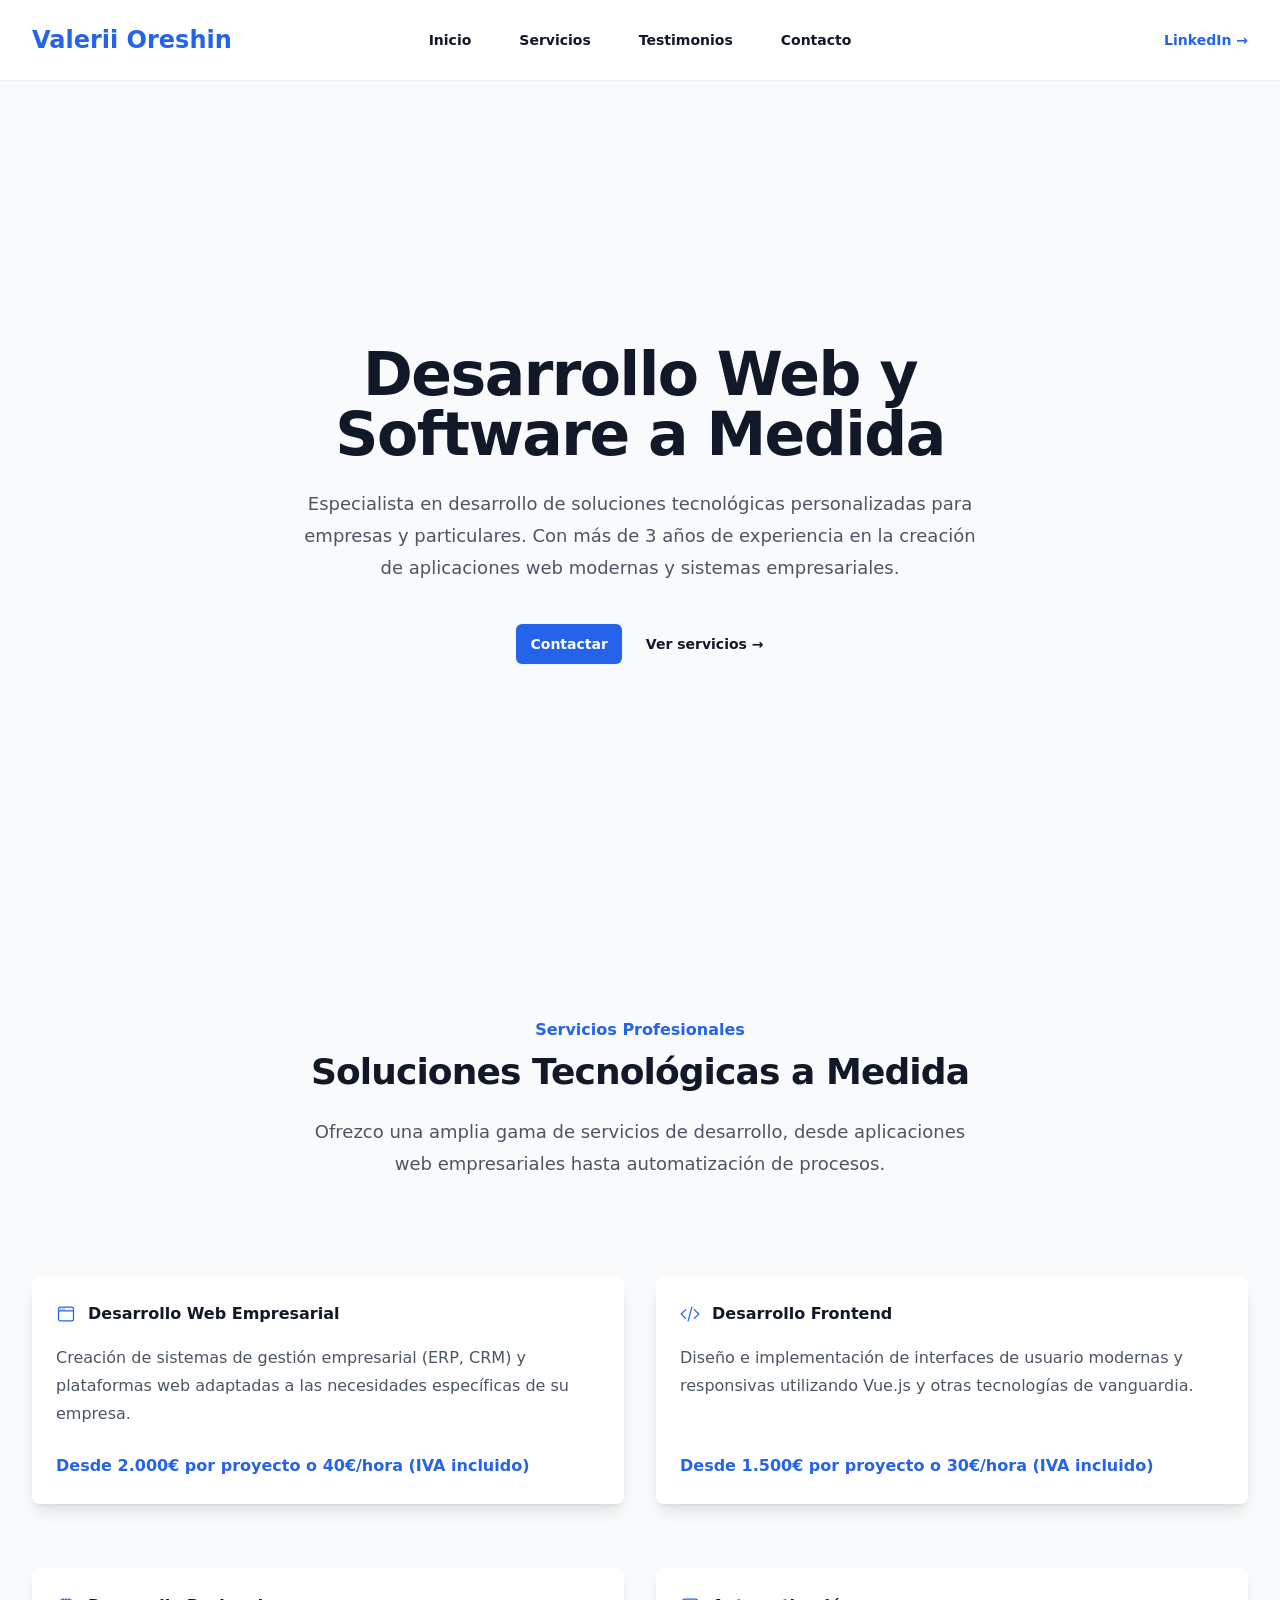
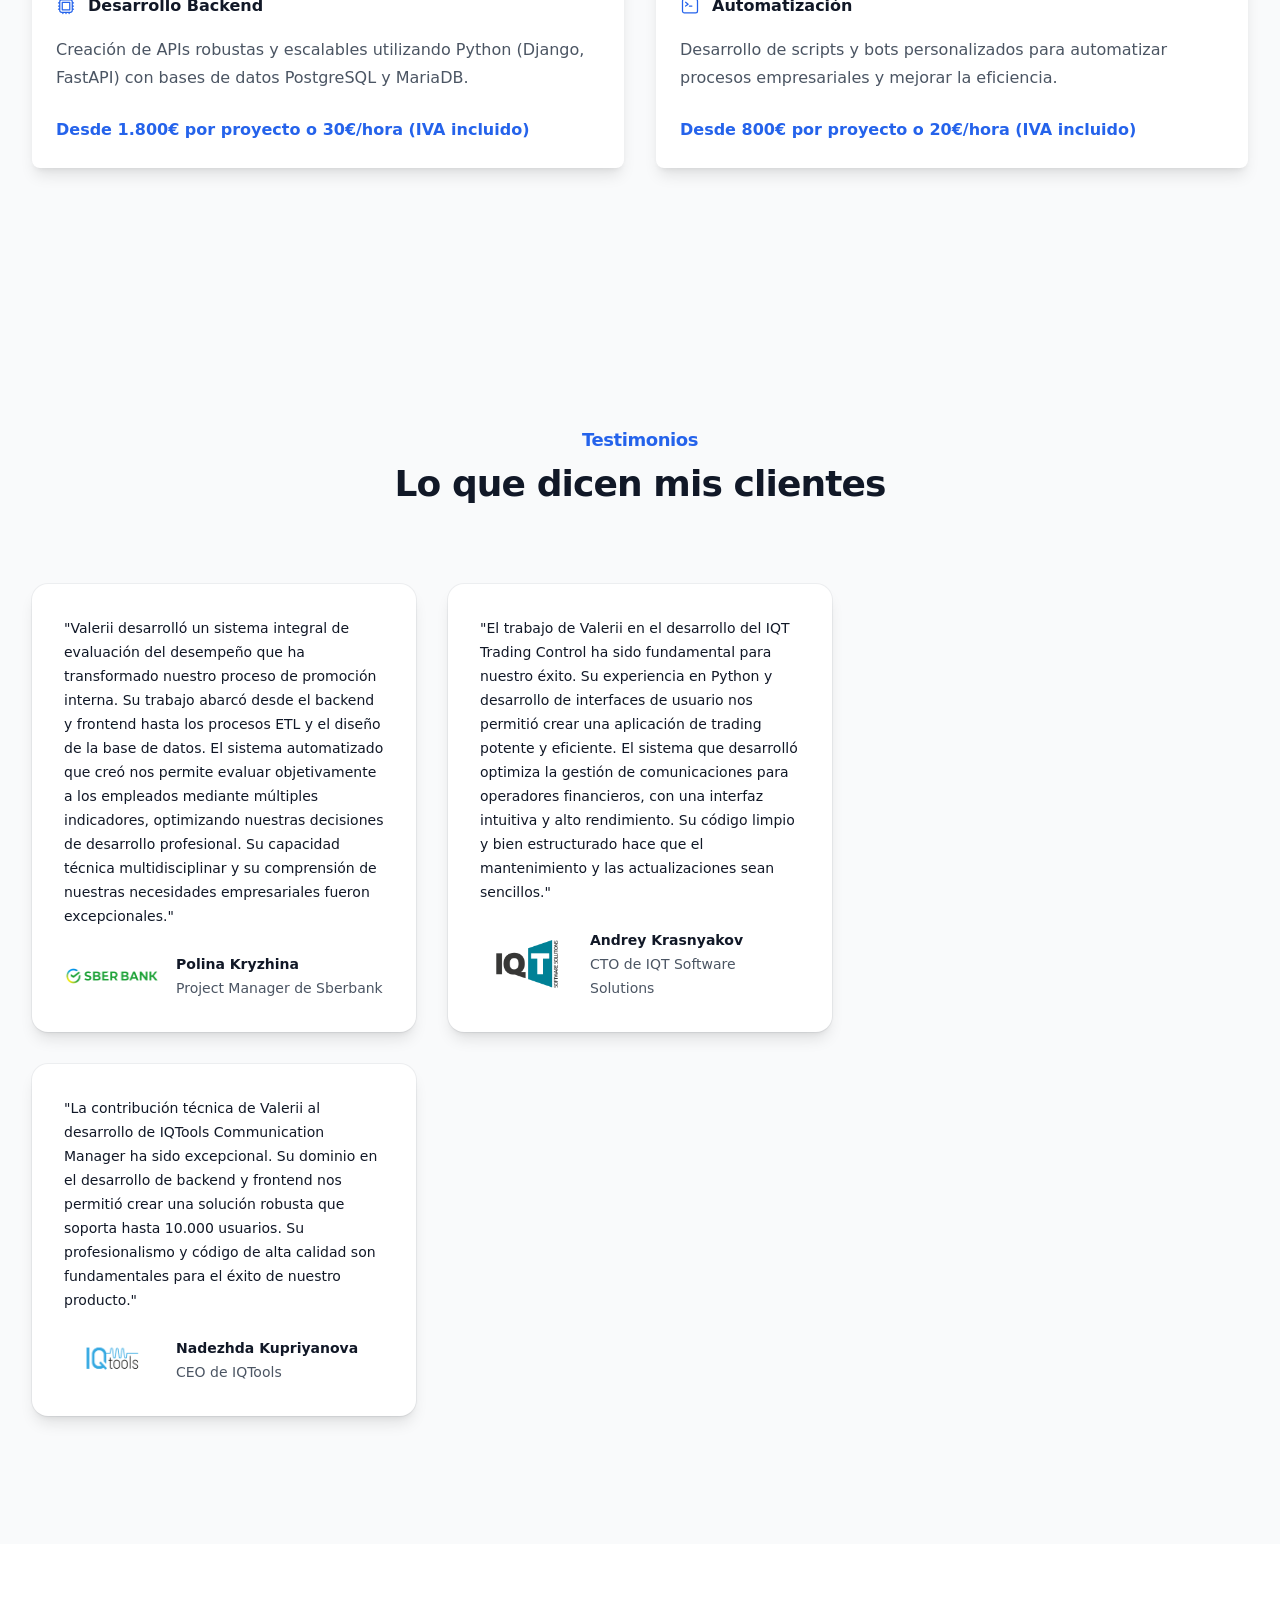
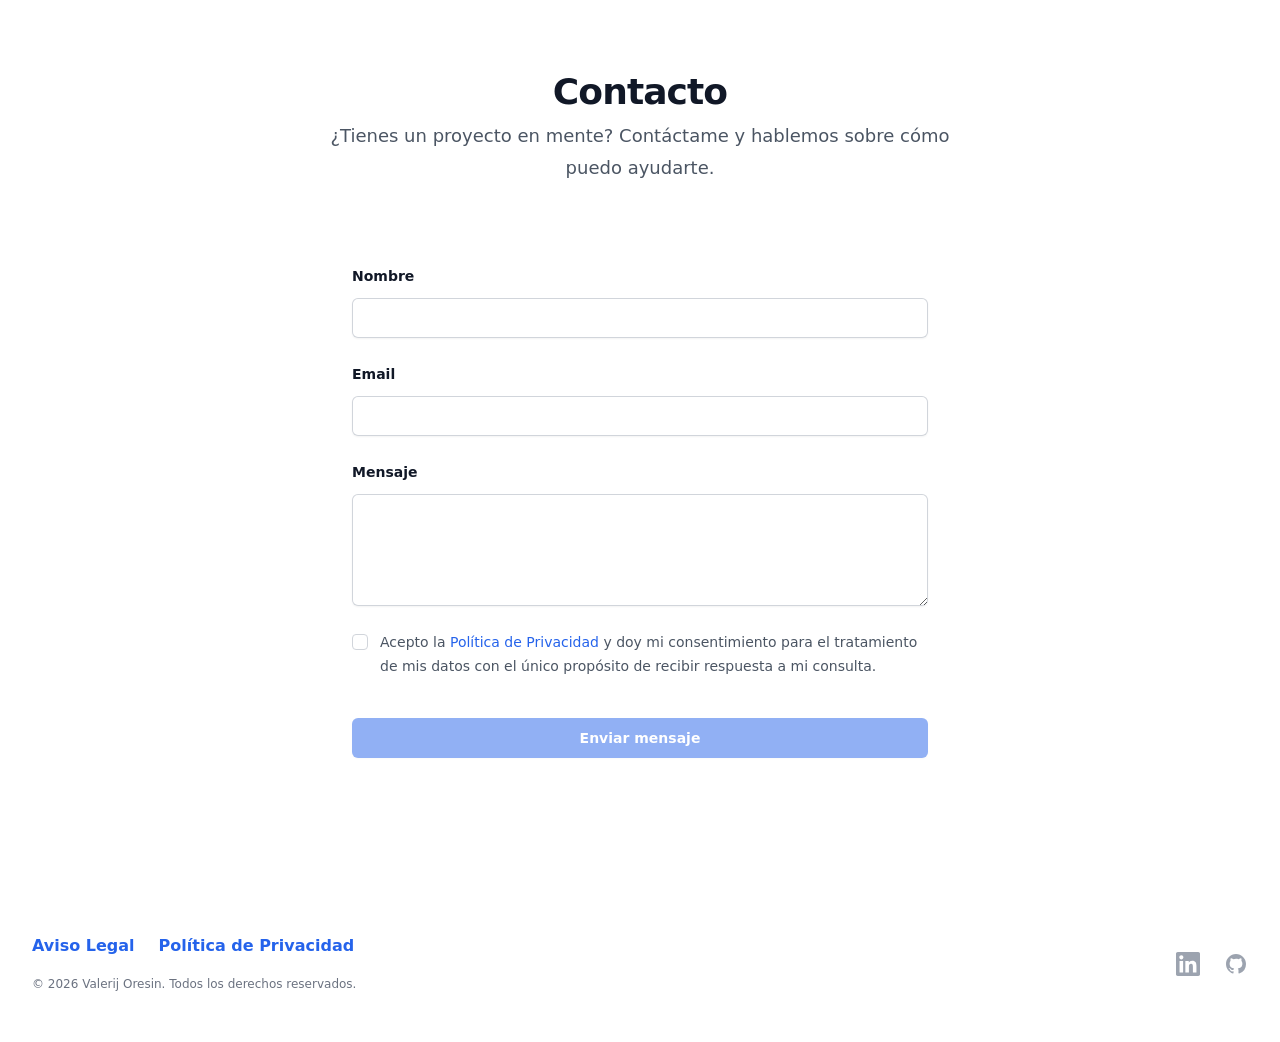
==== commit 3104ffa9: "history update" ====
--- a/index.html
+++ b/index.html
@@ -9,7 +9,7 @@
     <meta name="viewport" content="width=device-width, initial-scale=1.0">
     <title>Valerii Oreshin - Desarrollo Web y Software</title>
     <meta name="description" content="Desarrollador de software especializado en soluciones web empresariales y automatización de procesos">
-    <script type="module" crossorigin src="/assets/index-BHbfEeP8.js"></script>
+    <script type="module" crossorigin src="/assets/index-BEjvB5Dh.js"></script>
     <link rel="stylesheet" crossorigin href="/assets/index-CGHeEXWj.css">
   </head>
   <body>
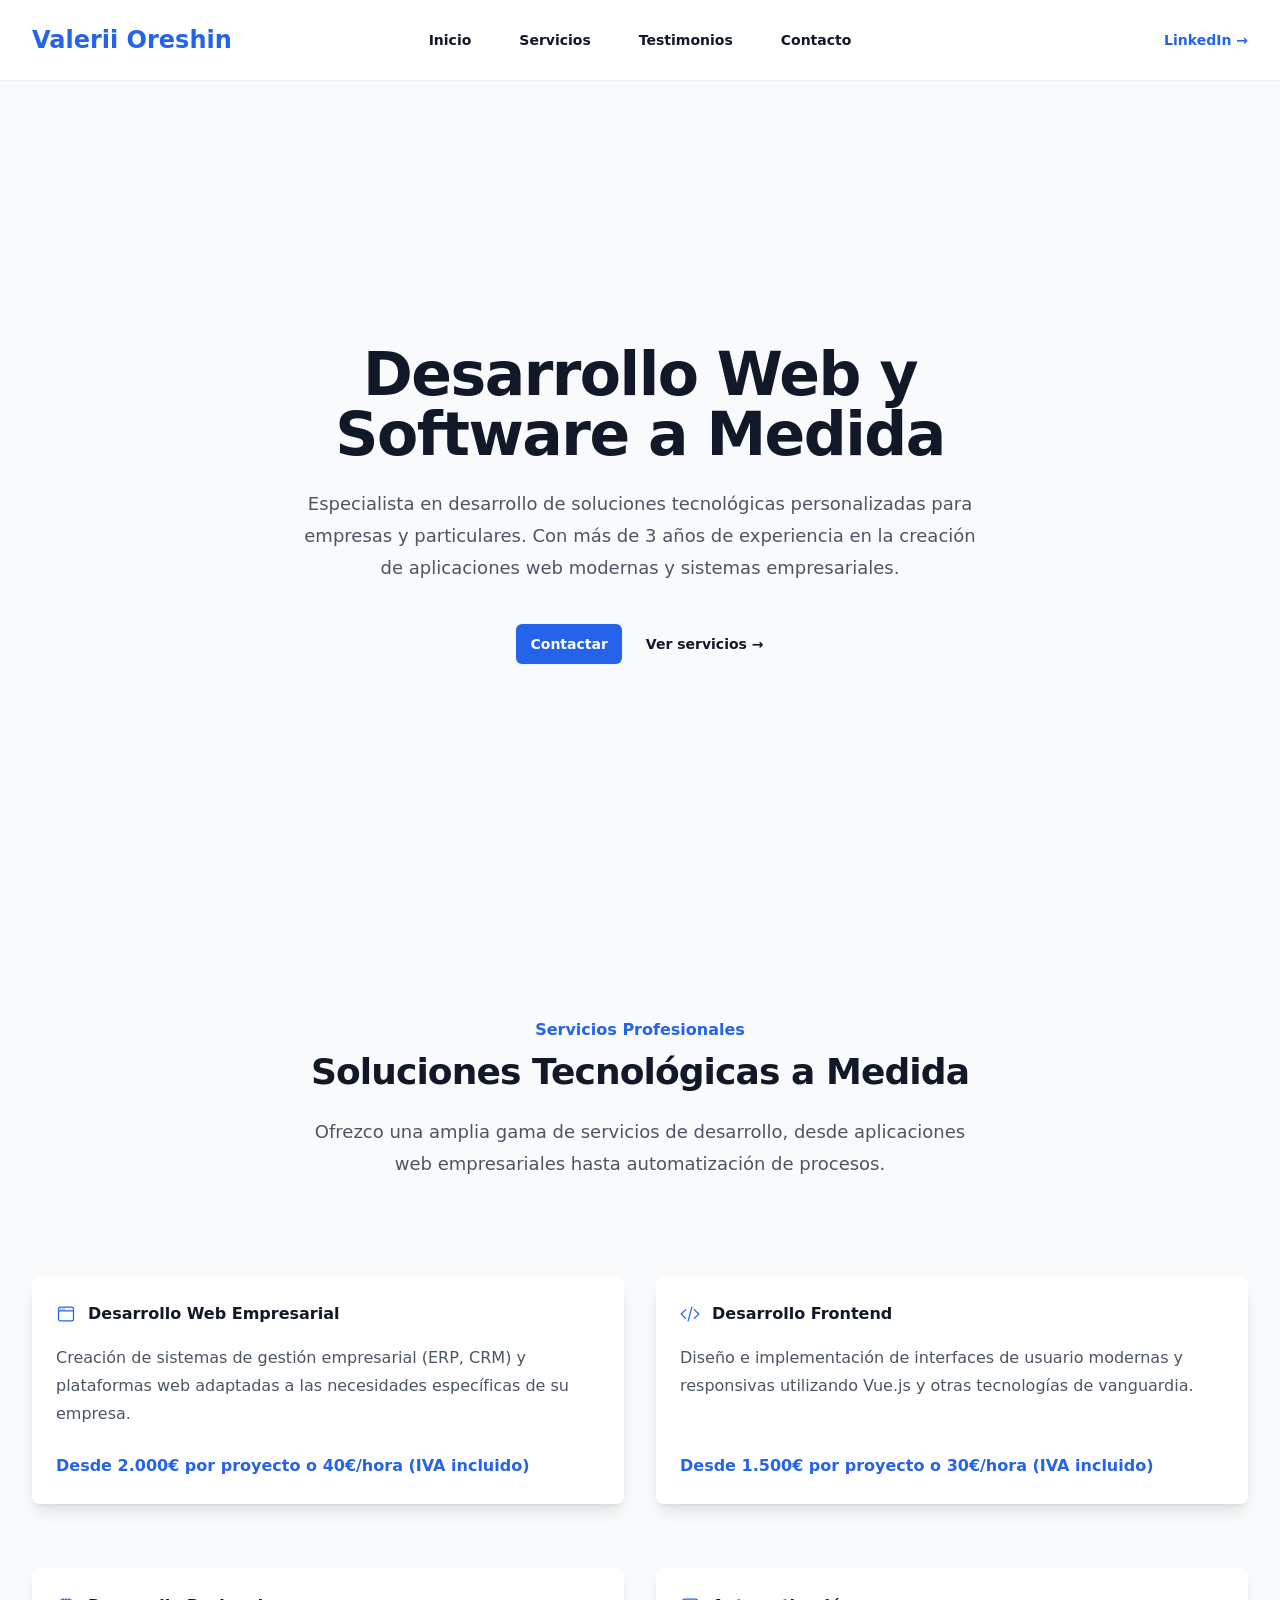
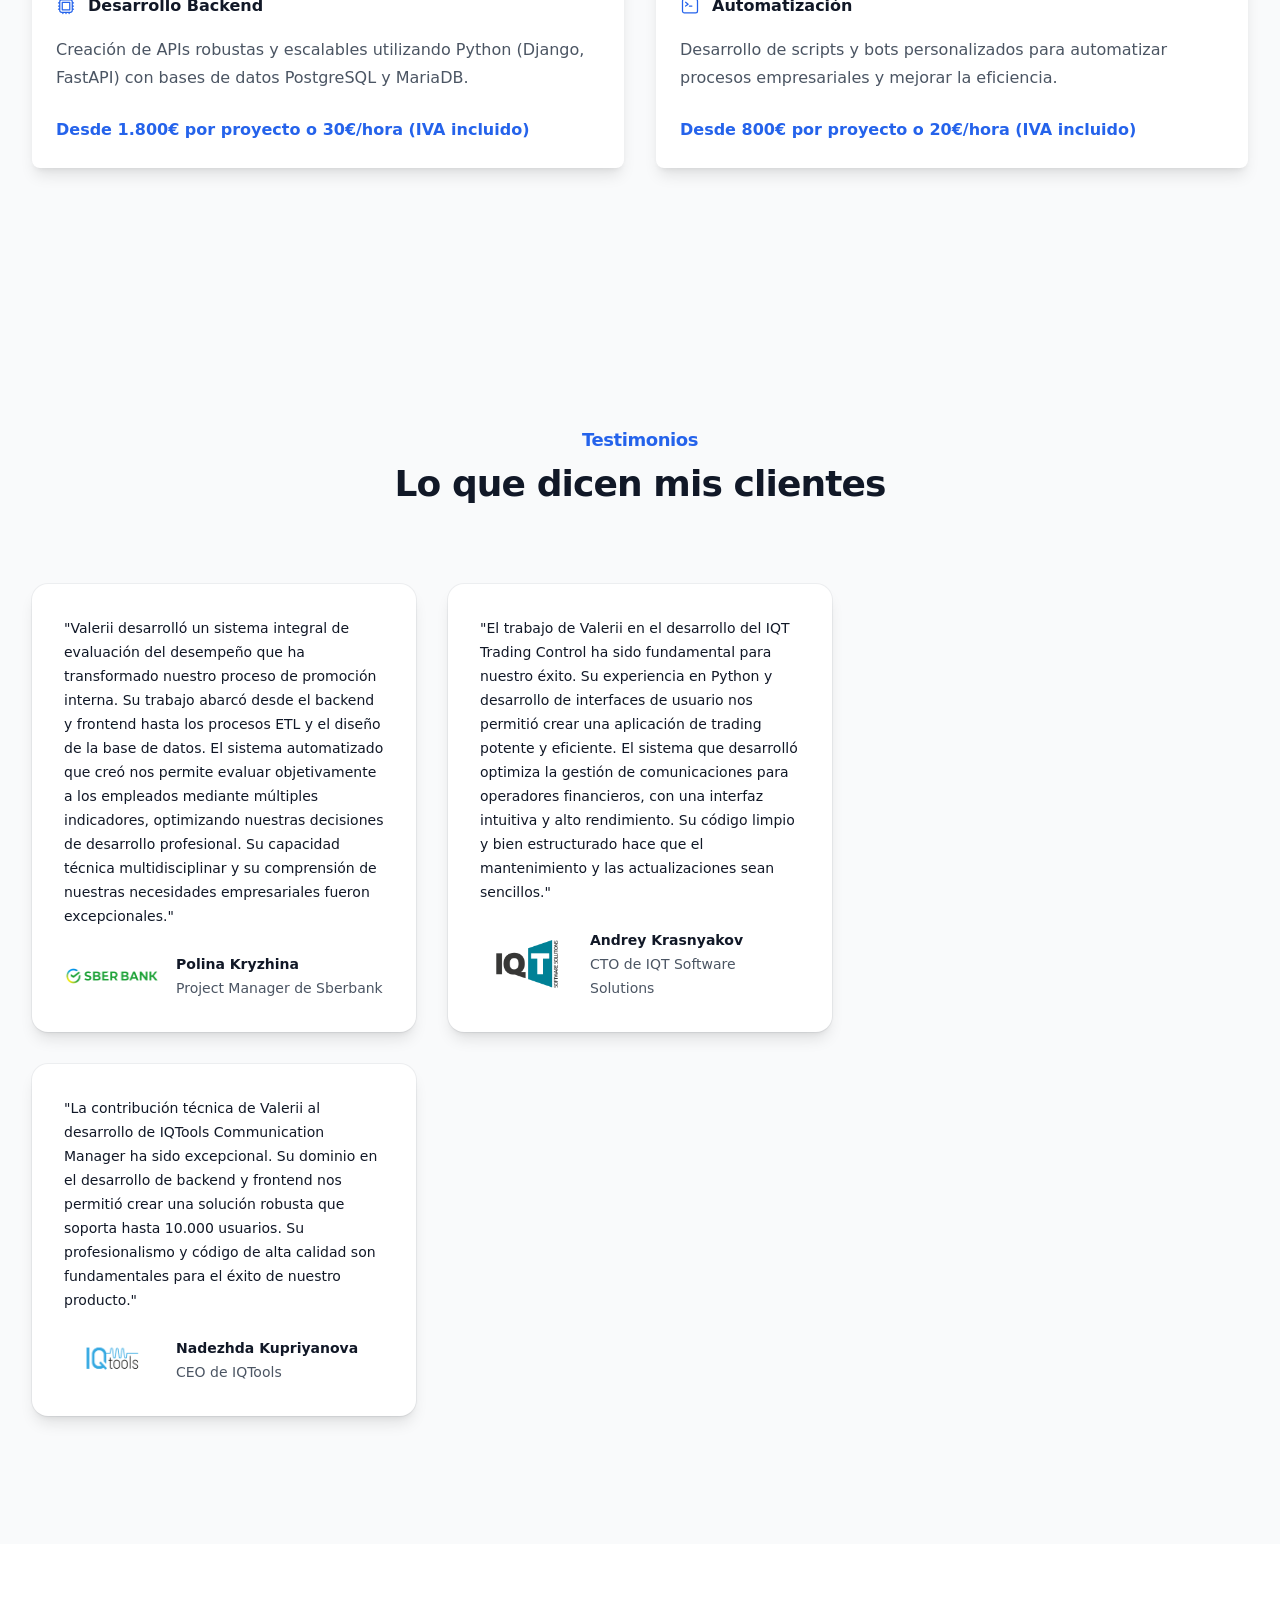
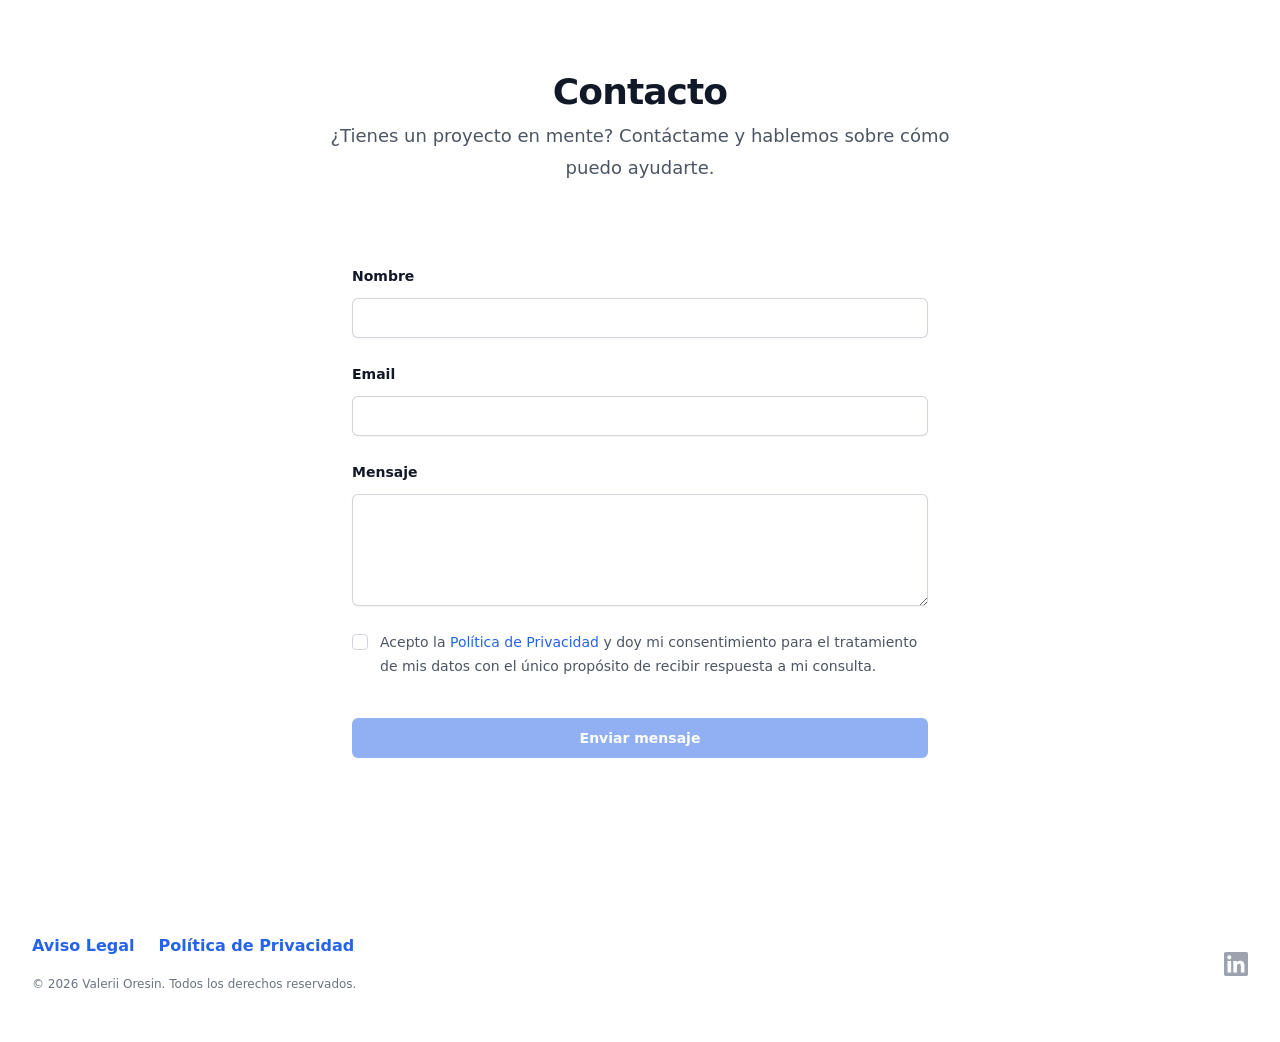
==== commit 2484f850: "bugfix" ====
--- a/index.html
+++ b/index.html
@@ -9,7 +9,7 @@
     <meta name="viewport" content="width=device-width, initial-scale=1.0">
     <title>Valerii Oreshin - Desarrollo Web y Software</title>
     <meta name="description" content="Desarrollador de software especializado en soluciones web empresariales y automatización de procesos">
-    <script type="module" crossorigin src="/assets/index-BEjvB5Dh.js"></script>
+    <script type="module" crossorigin src="/assets/index-CJ3TVe0D.js"></script>
     <link rel="stylesheet" crossorigin href="/assets/index-CGHeEXWj.css">
   </head>
   <body>
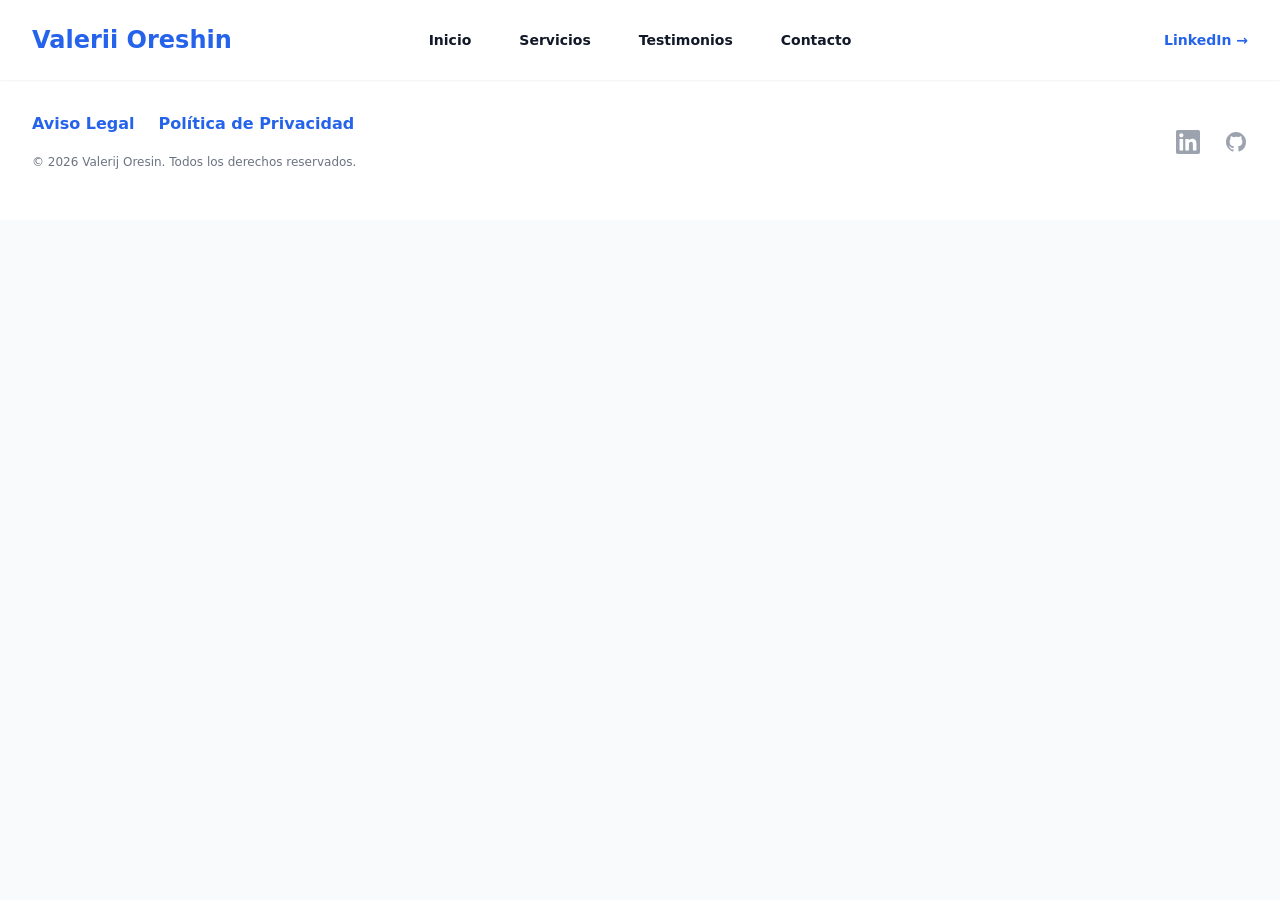
==== commit 79d01e80: "bugfix" ====
--- a/index.html
+++ b/index.html
@@ -9,7 +9,7 @@
     <meta name="viewport" content="width=device-width, initial-scale=1.0">
     <title>Valerii Oreshin - Desarrollo Web y Software</title>
     <meta name="description" content="Desarrollador de software especializado en soluciones web empresariales y automatización de procesos">
-    <script type="module" crossorigin src="/assets/index-CJ3TVe0D.js"></script>
+    <script type="module" crossorigin src="/assets/index-BHbfEeP8.js"></script>
     <link rel="stylesheet" crossorigin href="/assets/index-CGHeEXWj.css">
   </head>
   <body>
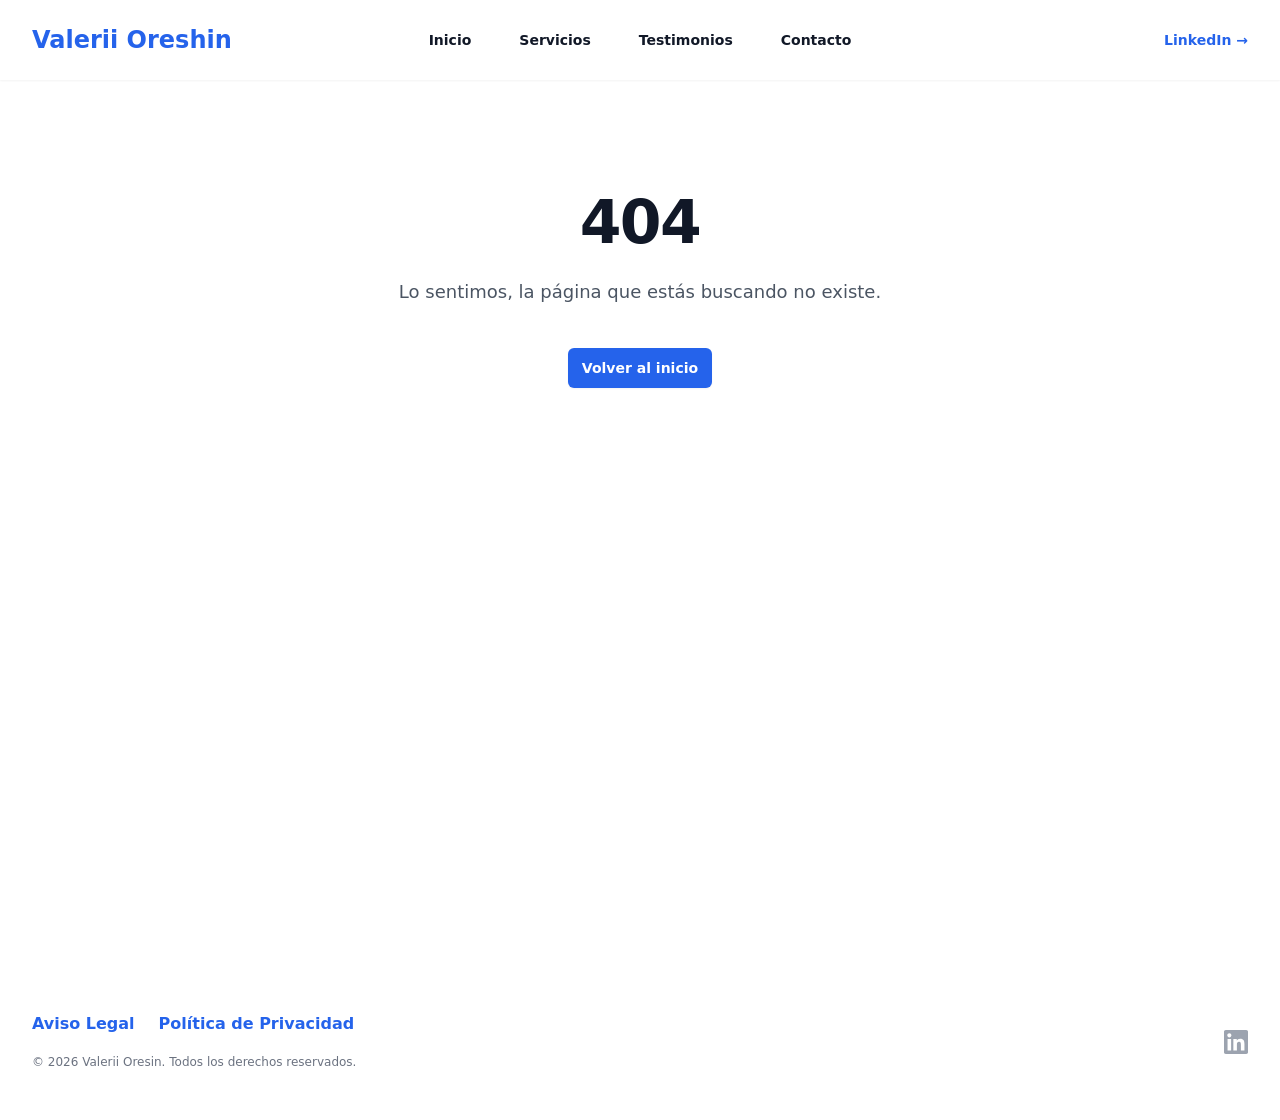
==== commit 334a535c: "bugfix" ====
--- a/index.html
+++ b/index.html
@@ -9,7 +9,7 @@
     <meta name="viewport" content="width=device-width, initial-scale=1.0">
     <title>Valerii Oreshin - Desarrollo Web y Software</title>
     <meta name="description" content="Desarrollador de software especializado en soluciones web empresariales y automatización de procesos">
-    <script type="module" crossorigin src="/assets/index-BHbfEeP8.js"></script>
+    <script type="module" crossorigin src="/assets/index-ScOmA8bl.js"></script>
     <link rel="stylesheet" crossorigin href="/assets/index-CGHeEXWj.css">
   </head>
   <body>
